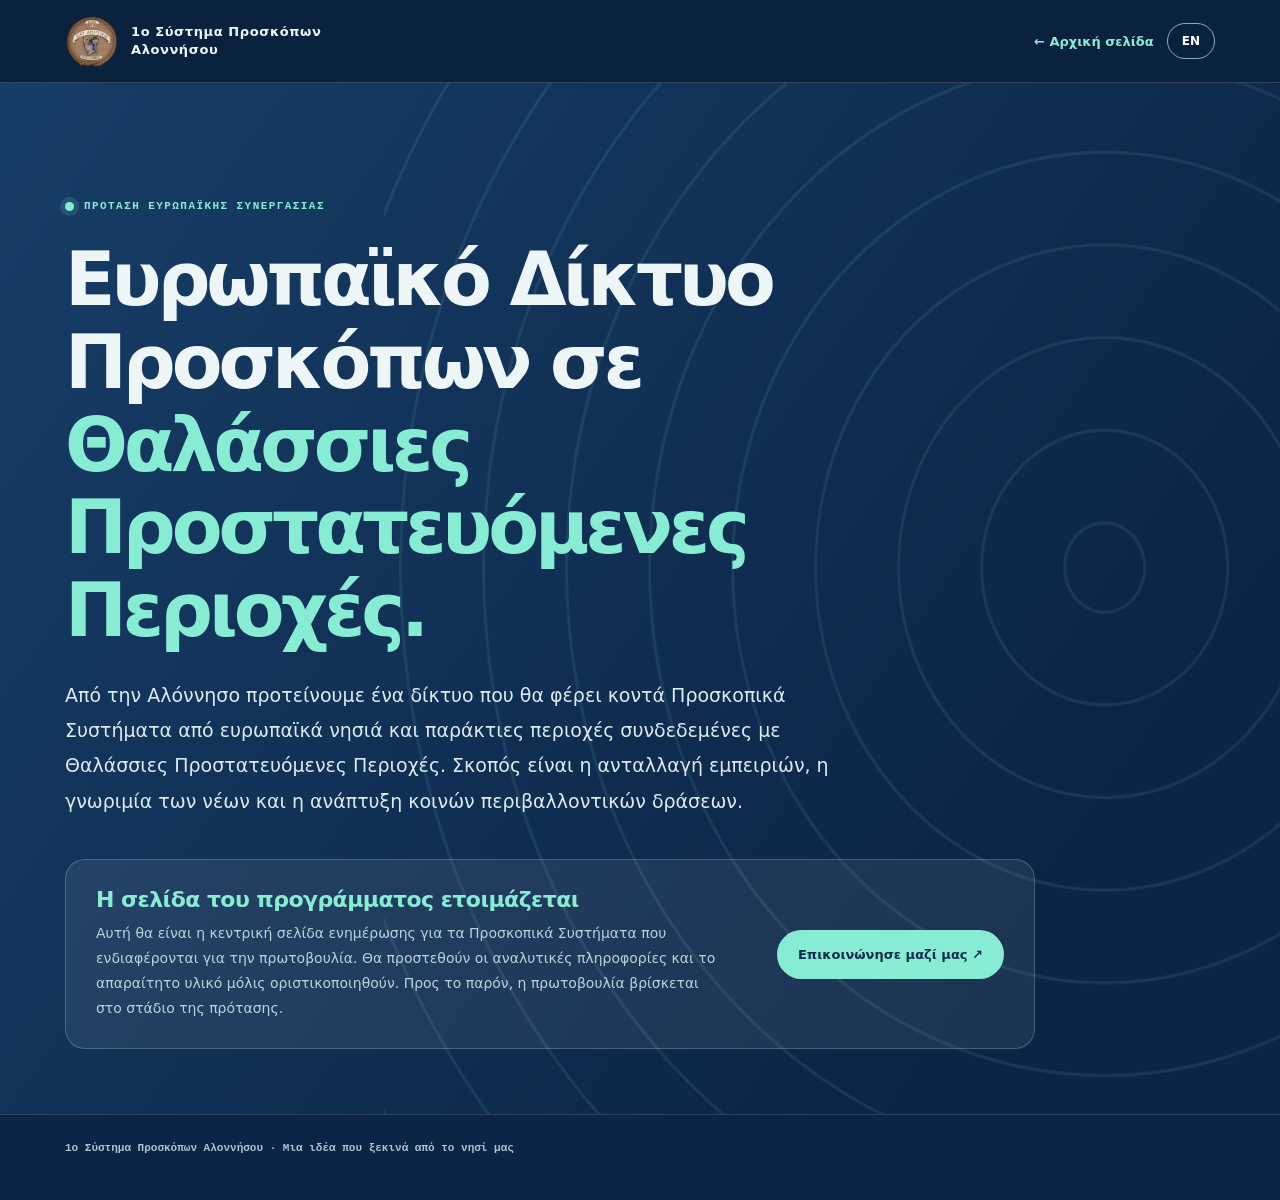
==== european-scout-network.html @ ad23b939 "Add files via upload" ====
<!doctype html>
<html lang="el">
<head>
  <meta charset="utf-8">
  <meta name="viewport" content="width=device-width, initial-scale=1">
  <meta name="theme-color" content="#0c2446">
  <meta name="description" content="Η πρόταση των Προσκόπων Αλοννήσου για ένα ευρωπαϊκό δίκτυο Προσκόπων σε Θαλάσσιες Προστατευόμενες Περιοχές.">
  <title>Ευρωπαϊκό Δίκτυο Προσκόπων · Πρόσκοποι Αλοννήσου</title>
  <link rel="icon" href="assets/seal.webp" type="image/webp">
  <style>
    :root {
      --navy:#0c2446;
      --navy-mid:#173e67;
      --mint:#88ebd3;
      --paper:#fbf7ed;
      --text:#edf5f7;
      --muted:#bbd2dc;
      --font:"Trebuchet MS","DejaVu Sans","Segoe UI",Arial,sans-serif;
      --mono:"Courier New","DejaVu Sans Mono",monospace;
    }
    * { box-sizing:border-box; }
    html { scroll-behavior:smooth; }
    body { margin:0; color:var(--text); background:var(--navy); font-family:var(--font); -webkit-font-smoothing:antialiased; }
    a { color:inherit; text-decoration:none; }
    button { font:inherit; }
    :focus-visible { outline:3px solid var(--mint); outline-offset:4px; }
    .container { width:min(1150px,calc(100% - 64px)); margin-inline:auto; }
    .header { position:relative; z-index:2; background:#0b223f; border-bottom:1px solid rgba(255,255,255,.15); }
    .header-inner { min-height:82px; display:flex; justify-content:space-between; align-items:center; gap:16px; }
    .brand { display:flex; align-items:center; gap:13px; font-size:13px; font-weight:900; letter-spacing:.045em; line-height:1.4; }
    .brand img { width:53px; height:53px; object-fit:contain; }
    .brand span { max-width:230px; }
    .header-actions { display:flex; align-items:center; gap:13px; }
    .lang-button { border:1px solid #87adc3; background:transparent; border-radius:999px; color:white; font-size:12px; font-weight:900; padding:10px 14px; cursor:pointer; }
    .lang-button:hover { background:rgba(255,255,255,.09); }
    .back-link { font-size:13px; font-weight:800; color:var(--mint); }
    .back-link:hover { text-decoration:underline; }
    .main { position:relative; overflow:hidden; isolation:isolate; min-height:calc(100vh - 82px); background:linear-gradient(125deg,#173e67 0%,#0c2446 80%); }
    .main:before { content:""; position:absolute; inset:-25% -18% -25% 30%; background:repeating-radial-gradient(ellipse at 64% 48%,transparent 0 38px,rgba(136,235,211,.09) 39px 41px,transparent 42px 83px); z-index:-1; pointer-events:none; }
    .hero { padding:clamp(74px,9vw,120px) 0 65px; max-width:970px; }
    .eyebrow { margin:0 0 22px; display:flex; gap:10px; align-items:center; color:var(--mint); font:900 11px/1.6 var(--mono); letter-spacing:.13em; }
    .eyebrow:before { content:""; width:9px; height:9px; flex:none; border-radius:50%; background:var(--mint); box-shadow:0 0 0 5px rgba(136,235,211,.14); }
    h1 { max-width:980px; font-size:clamp(40px,6vw,74px); line-height:1.12; letter-spacing:-.055em; margin:0; font-weight:900; }
    h1 em { color:var(--mint); font-style:normal; }
    .lead { max-width:770px; color:#dcebf0; margin:26px 0 0; font-size:clamp(16px,1.55vw,19px); line-height:1.85; }
    .notice { display:grid; grid-template-columns:1fr auto; align-items:center; gap:32px; margin-top:40px; padding:27px 30px; background:rgba(255,255,255,.075); border:1px solid rgba(190,238,228,.24); border-radius:20px; max-width:1000px; }
    .notice h2 { color:var(--mint); font-size:clamp(17px,2vw,22px); letter-spacing:-.025em; margin:0 0 9px; }
    .notice p { margin:0; color:var(--muted); font-size:14px; line-height:1.8; max-width:620px; }
    .button { display:inline-flex; align-items:center; justify-content:center; text-align:center; border-radius:999px; min-height:49px; padding:12px 21px; background:var(--mint); color:#102e4c; font-size:13px; font-weight:900; transition:transform .2s, background .2s; white-space:nowrap; }
    .button:hover { transform:translateY(-2px); background:#b3fce8; }
    .foot { border-top:1px solid rgba(255,255,255,.12); padding:25px 0 42px; color:#abc5d2; font:700 11px/1.6 var(--mono); }
    @media(max-width:720px) {
      .container { width:calc(100% - 36px); }
      .header-inner { min-height:73px; }
      .brand { gap:8px; font-size:10px; }
      .brand img { width:40px; height:40px; }
      .back-link { font-size:11px; }
      .header-actions { gap:9px; }
      .lang-button { padding:8px 11px; }
      .hero { padding:65px 0 50px; }
      h1 { font-size:clamp(36px,9vw,54px); }
      .notice { grid-template-columns:1fr; gap:20px; padding:23px; }
      .notice .button { white-space:normal; width:100%; }
    }
    @media(max-width:390px) { .brand span { max-width:123px; } }
    @media(prefers-reduced-motion:reduce) { html { scroll-behavior:auto; } .button { transition:none; } }
  </style>
</head>
<body>
  <header class="header">
    <div class="header-inner container">
      <a class="brand" href="index.html#top">
        <img src="assets/seal.webp" alt="" width="53" height="53">
        <span data-el="1ο Σύστημα Προσκόπων Αλοννήσου" data-en="1st Scout Group of Alonissos">1ο Σύστημα Προσκόπων Αλοννήσου</span>
      </a>
      <div class="header-actions">
        <a class="back-link" href="index.html#european-network" data-el="← Αρχική σελίδα" data-en="← Back to homepage">← Αρχική σελίδα</a>
        <button class="lang-button" id="language-toggle" type="button" aria-label="Switch to English">EN</button>
      </div>
    </div>
  </header>
  <main class="main">
    <div class="container">
      <section class="hero" aria-labelledby="page-title">
        <p class="eyebrow" data-el="ΠΡΟΤΑΣΗ ΕΥΡΩΠΑΪΚΗΣ ΣΥΝΕΡΓΑΣΙΑΣ" data-en="PROPOSED EUROPEAN COLLABORATION">ΠΡΟΤΑΣΗ ΕΥΡΩΠΑΪΚΗΣ ΣΥΝΕΡΓΑΣΙΑΣ</p>
        <h1 id="page-title" data-el="Ευρωπαϊκό Δίκτυο Προσκόπων σε &lt;em&gt;Θαλάσσιες Προστατευόμενες Περιοχές.&lt;/em&gt;" data-en="A European Scout Network in &lt;em&gt;Marine Protected Areas.&lt;/em&gt;">Ευρωπαϊκό Δίκτυο Προσκόπων σε <em>Θαλάσσιες Προστατευόμενες Περιοχές.</em></h1>
        <p class="lead" data-el="Από την Αλόννησο προτείνουμε ένα δίκτυο που θα φέρει κοντά Προσκοπικά Συστήματα από ευρωπαϊκά νησιά και παράκτιες περιοχές συνδεδεμένες με Θαλάσσιες Προστατευόμενες Περιοχές. Σκοπός είναι η ανταλλαγή εμπειριών, η γνωριμία των νέων και η ανάπτυξη κοινών περιβαλλοντικών δράσεων." data-en="From Alonissos, we are proposing a network to connect Scout groups in European islands and coastal communities associated with Marine Protected Areas. The idea is to share experiences, connect young people and develop joint environmental activities.">Από την Αλόννησο προτείνουμε ένα δίκτυο που θα φέρει κοντά Προσκοπικά Συστήματα από ευρωπαϊκά νησιά και παράκτιες περιοχές συνδεδεμένες με Θαλάσσιες Προστατευόμενες Περιοχές. Σκοπός είναι η ανταλλαγή εμπειριών, η γνωριμία των νέων και η ανάπτυξη κοινών περιβαλλοντικών δράσεων.</p>
        <div class="notice">
          <div>
            <h2 data-el="Η σελίδα του προγράμματος ετοιμάζεται" data-en="This project hub is being prepared">Η σελίδα του προγράμματος ετοιμάζεται</h2>
            <p data-el="Αυτή θα είναι η κεντρική σελίδα ενημέρωσης για τα Προσκοπικά Συστήματα που ενδιαφέρονται για την πρωτοβουλία. Θα προστεθούν οι αναλυτικές πληροφορίες και το απαραίτητο υλικό μόλις οριστικοποιηθούν. Προς το παρόν, η πρωτοβουλία βρίσκεται στο στάδιο της πρότασης." data-en="This will be the central information page for Scout groups interested in the initiative. Full details and resources will be added once they are finalized. For now, this is a proposed network, not an established programme.">Αυτή θα είναι η κεντρική σελίδα ενημέρωσης για τα Προσκοπικά Συστήματα που ενδιαφέρονται για την πρωτοβουλία. Θα προστεθούν οι αναλυτικές πληροφορίες και το απαραίτητο υλικό μόλις οριστικοποιηθούν. Προς το παρόν, η πρωτοβουλία βρίσκεται στο στάδιο της πρότασης.</p>
          </div>
          <a class="button" href="contact.html" data-el="Επικοινώνησε μαζί μας ↗" data-en="Get in touch ↗">Επικοινώνησε μαζί μας ↗</a>
        </div>
      </section>
    </div>
  </main>
  <footer class="foot"><div class="container" data-el="1ο Σύστημα Προσκόπων Αλοννήσου · Μια ιδέα που ξεκινά από το νησί μας" data-en="1st Scout Group of Alonissos · An initiative starting from our island">1ο Σύστημα Προσκόπων Αλοννήσου · Μια ιδέα που ξεκινά από το νησί μας</div></footer>
  <script>
  (() => {
    const btn = document.getElementById('language-toggle');
    const nodes = Array.from(document.querySelectorAll('[data-el][data-en]'));
    let language = 'el';
    try { if (localStorage.getItem('alonissos-site-language') === 'en') language = 'en'; } catch (_) {}
    const setLanguage = lang => {
      language = lang === 'en' ? 'en' : 'el';
      document.documentElement.lang = language;
      nodes.forEach(node => node.innerHTML = node.dataset[language]);
      btn.textContent = language === 'el' ? 'EN' : 'EL';
      btn.setAttribute('aria-label',language === 'el' ? 'Switch to English' : 'Αλλαγή στα Ελληνικά');
      document.title = language === 'el' ? 'Ευρωπαϊκό Δίκτυο Προσκόπων · Πρόσκοποι Αλοννήσου' : 'European Marine Scout Network · Alonissos Scouts';
      try { localStorage.setItem('alonissos-site-language',language); } catch (_) {}
    };
    setLanguage(language);
    btn.addEventListener('click',() => setLanguage(language === 'el' ? 'en' : 'el'));
  })();
  </script>
</body>
</html>
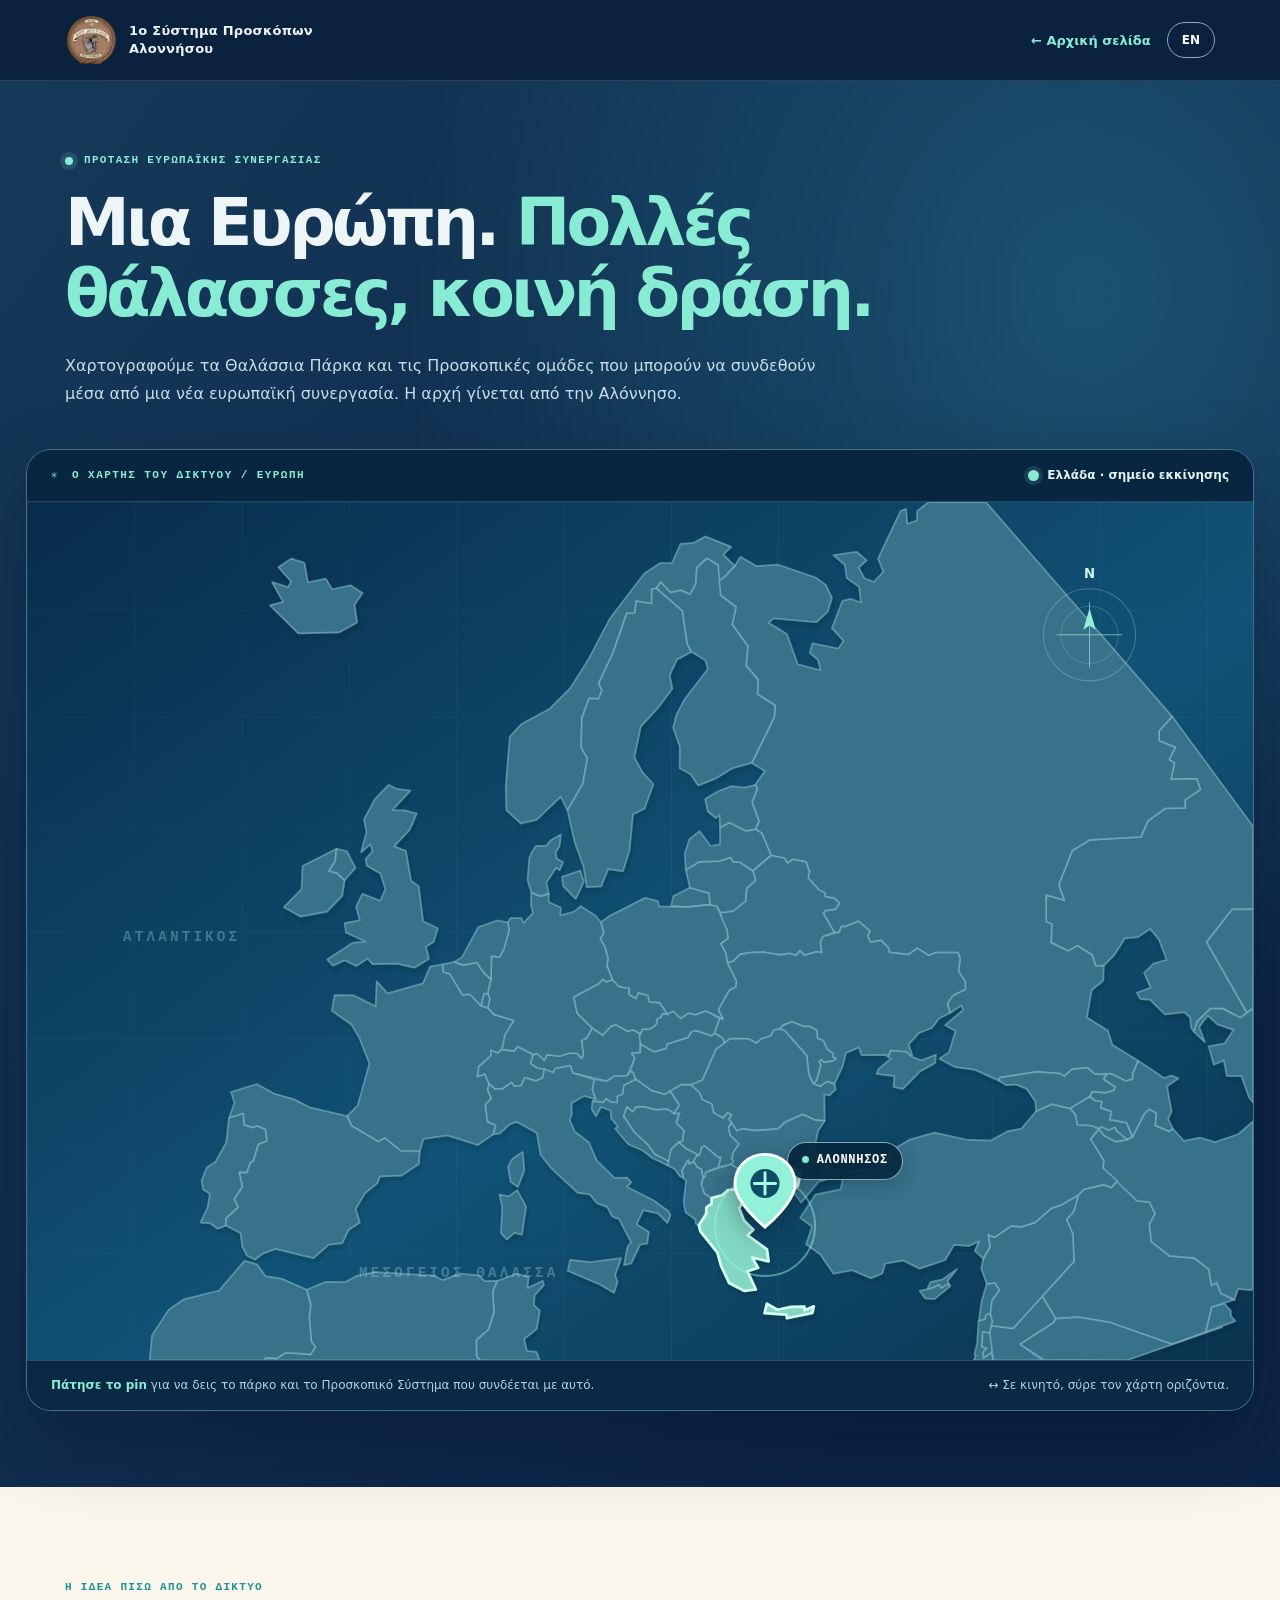
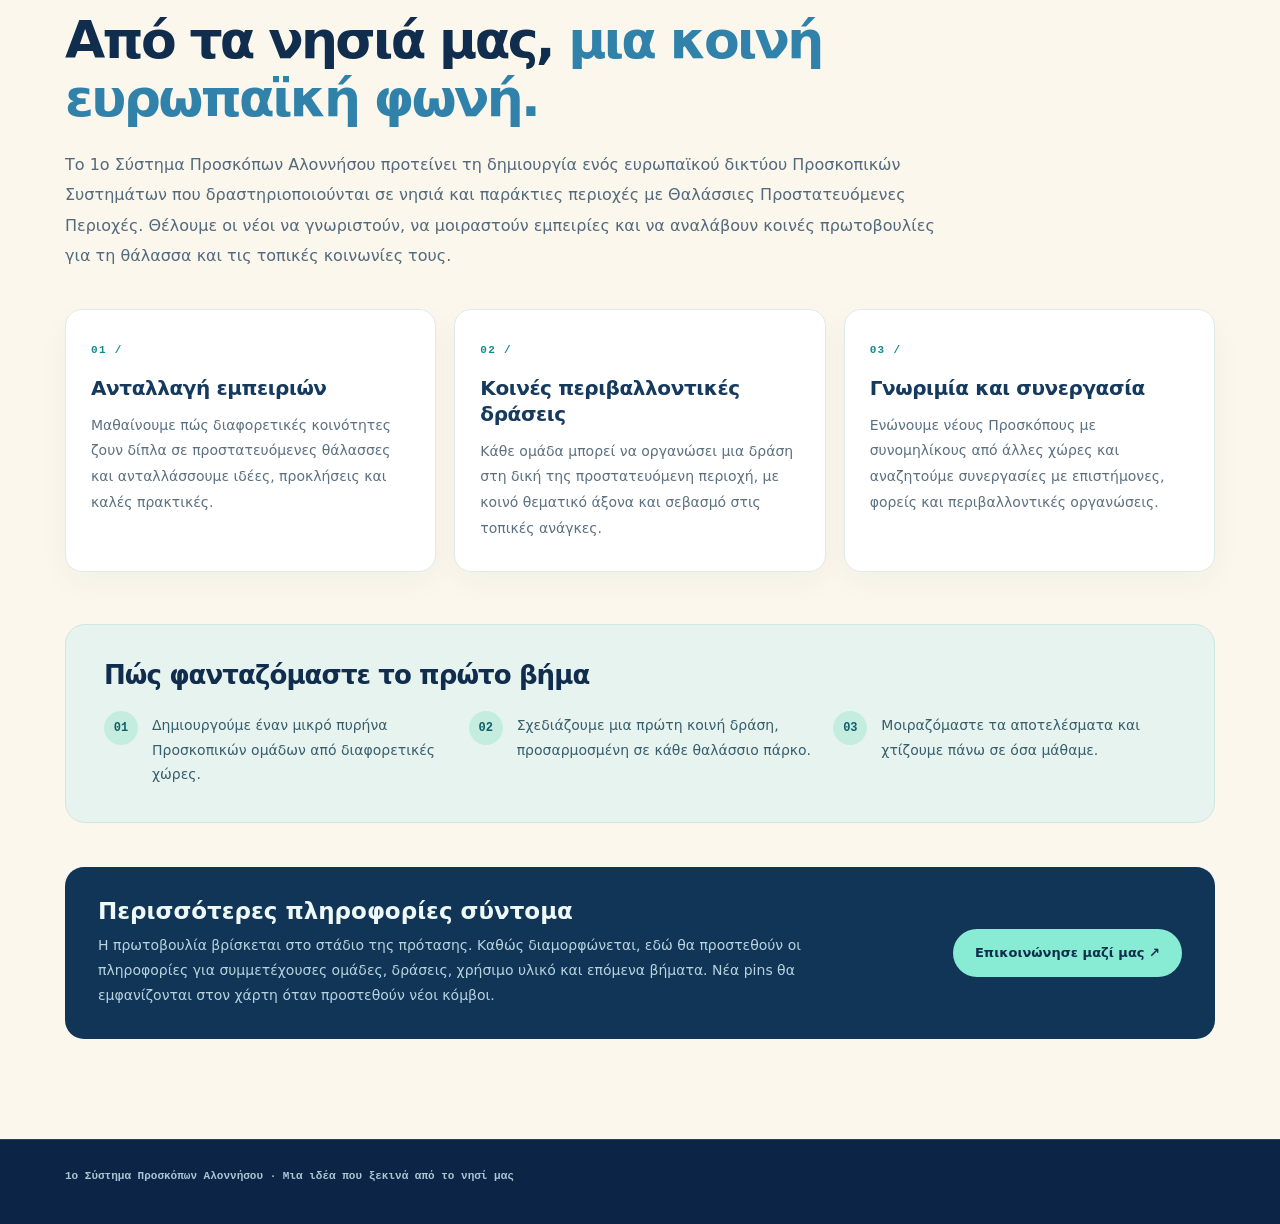
==== commit d29df946: "Add files via upload" ====
--- a/european-scout-network.html
+++ b/european-scout-network.html
@@ -4,73 +4,148 @@
   <meta charset="utf-8">
   <meta name="viewport" content="width=device-width, initial-scale=1">
   <meta name="theme-color" content="#0c2446">
-  <meta name="description" content="Η πρόταση των Προσκόπων Αλοννήσου για ένα ευρωπαϊκό δίκτυο Προσκόπων σε Θαλάσσιες Προστατευόμενες Περιοχές.">
+  <meta name="description" content="Το Ευρωπαϊκό Δίκτυο Προσκόπων σε Θαλάσσιες Προστατευόμενες Περιοχές: ο χάρτης, οι προσκοπικοί κόμβοι και η ιδέα της συνεργασίας.">
   <title>Ευρωπαϊκό Δίκτυο Προσκόπων · Πρόσκοποι Αλοννήσου</title>
   <link rel="icon" href="assets/seal.webp" type="image/webp">
   <style>
     :root {
+      --deep:#0b223f;
       --navy:#0c2446;
-      --navy-mid:#173e67;
+      --mid:#173e67;
       --mint:#88ebd3;
-      --paper:#fbf7ed;
-      --text:#edf5f7;
-      --muted:#bbd2dc;
+      --cream:#fbf7ed;
+      --ink:#102d4d;
+      --muted:#bcd4dd;
       --font:"Trebuchet MS","DejaVu Sans","Segoe UI",Arial,sans-serif;
       --mono:"Courier New","DejaVu Sans Mono",monospace;
     }
     * { box-sizing:border-box; }
     html { scroll-behavior:smooth; }
-    body { margin:0; color:var(--text); background:var(--navy); font-family:var(--font); -webkit-font-smoothing:antialiased; }
+    body { margin:0; color:#edf5f7; background:var(--navy); font-family:var(--font); -webkit-font-smoothing:antialiased; }
     a { color:inherit; text-decoration:none; }
     button { font:inherit; }
     :focus-visible { outline:3px solid var(--mint); outline-offset:4px; }
-    .container { width:min(1150px,calc(100% - 64px)); margin-inline:auto; }
-    .header { position:relative; z-index:2; background:#0b223f; border-bottom:1px solid rgba(255,255,255,.15); }
-    .header-inner { min-height:82px; display:flex; justify-content:space-between; align-items:center; gap:16px; }
-    .brand { display:flex; align-items:center; gap:13px; font-size:13px; font-weight:900; letter-spacing:.045em; line-height:1.4; }
-    .brand img { width:53px; height:53px; object-fit:contain; }
-    .brand span { max-width:230px; }
-    .header-actions { display:flex; align-items:center; gap:13px; }
+    .container { width:min(1150px,calc(100% - 60px)); margin-inline:auto; }
+    .wide-container { width:min(1300px,calc(100% - 52px)); margin-inline:auto; }
+    .header { background:#0b223f; border-bottom:1px solid rgba(255,255,255,.14); position:relative; z-index:3; }
+    .header-inner { min-height:80px; display:flex; justify-content:space-between; align-items:center; gap:16px; }
+    .brand { display:flex; align-items:center; gap:12px; font-size:13px; font-weight:900; letter-spacing:.02em; line-height:1.4; }
+    .brand img { width:52px; height:52px; object-fit:contain; }
+    .brand span { max-width:225px; }
+    .header-actions { display:flex; align-items:center; gap:16px; }
     .lang-button { border:1px solid #87adc3; background:transparent; border-radius:999px; color:white; font-size:12px; font-weight:900; padding:10px 14px; cursor:pointer; }
     .lang-button:hover { background:rgba(255,255,255,.09); }
     .back-link { font-size:13px; font-weight:800; color:var(--mint); }
     .back-link:hover { text-decoration:underline; }
-    .main { position:relative; overflow:hidden; isolation:isolate; min-height:calc(100vh - 82px); background:linear-gradient(125deg,#173e67 0%,#0c2446 80%); }
-    .main:before { content:""; position:absolute; inset:-25% -18% -25% 30%; background:repeating-radial-gradient(ellipse at 64% 48%,transparent 0 38px,rgba(136,235,211,.09) 39px 41px,transparent 42px 83px); z-index:-1; pointer-events:none; }
-    .hero { padding:clamp(74px,9vw,120px) 0 65px; max-width:970px; }
-    .eyebrow { margin:0 0 22px; display:flex; gap:10px; align-items:center; color:var(--mint); font:900 11px/1.6 var(--mono); letter-spacing:.13em; }
-    .eyebrow:before { content:""; width:9px; height:9px; flex:none; border-radius:50%; background:var(--mint); box-shadow:0 0 0 5px rgba(136,235,211,.14); }
-    h1 { max-width:980px; font-size:clamp(40px,6vw,74px); line-height:1.12; letter-spacing:-.055em; margin:0; font-weight:900; }
+    .dark-top { background:radial-gradient(ellipse at 85% 15%,#1b5270 0%,transparent 45%),linear-gradient(125deg,#153959 0%,#0c2446 80%); padding-bottom:76px; }
+    .hero { padding:71px 0 40px; }
+    .eyebrow { margin:0 0 17px; display:flex; gap:11px; align-items:center; color:var(--mint); font:900 11px/1.6 var(--mono); letter-spacing:.12em; }
+    .eyebrow:before { content:""; width:8px; height:8px; flex:none; border-radius:50%; background:var(--mint); box-shadow:0 0 0 5px rgba(136,235,211,.14); }
+    h1 { max-width:900px; font-size:clamp(38px,5.5vw,65px); line-height:1.1; letter-spacing:-.055em; margin:0; font-weight:900; }
     h1 em { color:var(--mint); font-style:normal; }
-    .lead { max-width:770px; color:#dcebf0; margin:26px 0 0; font-size:clamp(16px,1.55vw,19px); line-height:1.85; }
-    .notice { display:grid; grid-template-columns:1fr auto; align-items:center; gap:32px; margin-top:40px; padding:27px 30px; background:rgba(255,255,255,.075); border:1px solid rgba(190,238,228,.24); border-radius:20px; max-width:1000px; }
-    .notice h2 { color:var(--mint); font-size:clamp(17px,2vw,22px); letter-spacing:-.025em; margin:0 0 9px; }
-    .notice p { margin:0; color:var(--muted); font-size:14px; line-height:1.8; max-width:620px; }
-    .button { display:inline-flex; align-items:center; justify-content:center; text-align:center; border-radius:999px; min-height:49px; padding:12px 21px; background:var(--mint); color:#102e4c; font-size:13px; font-weight:900; transition:transform .2s, background .2s; white-space:nowrap; }
+    .hero-lead { font-size:16px; line-height:1.8; color:#c7dce5; max-width:790px; margin:22px 0 0; }
+    .map-outer { position:relative; border:1px solid rgba(190,242,232,.32); border-radius:25px; background:#0d3454; box-shadow:0 35px 80px rgba(0,12,30,.28); overflow:hidden; }
+    .map-toolbar { display:flex; justify-content:space-between; align-items:center; flex-wrap:wrap; gap:14px; padding:17px 24px; background:#092641; border-bottom:1px solid rgba(192,243,232,.17); }
+    .map-toolbar-label { display:flex; align-items:center; gap:13px; font:900 11px/1.5 var(--mono); letter-spacing:.13em; color:#e0f6f4; }
+    .map-toolbar-label span { color:var(--mint); }
+    .map-legend { display:flex; align-items:center; gap:8px; font-size:12px; color:#e0f2f1; font-weight:800; }
+    .map-legend-dot { width:11px; height:11px; border-radius:50%; background:var(--mint); box-shadow:0 0 0 4px rgba(136,235,211,.13); }
+    .map-scroll { overflow-x:auto; overflow-y:hidden; scroll-behavior:smooth; scrollbar-color:#5aa6ae #092b46; }
+    .map-stage { position:relative; aspect-ratio:1200/840; min-width:780px; background:#0d4361; isolation:isolate; }
+    .europe-svg { display:block; width:100%; height:100%; }
+    .map-country { fill:#39718a; stroke:#86bdcb; stroke-opacity:.55; stroke-width:1.75; vector-effect:non-scaling-stroke; stroke-linejoin:round; fill-rule:evenodd; }
+    .map-country-active { fill:#82d8c3; stroke:#d7fff1; stroke-opacity:1; stroke-width:2.7; }
+    .sea-text { font:800 14px var(--mono); letter-spacing:.22em; fill:#a4d2da; opacity:.36; }
+    .map-pin-layer { position:absolute; inset:0; pointer-events:none; }
+    .map-pin { position:absolute; z-index:4; width:66px; height:79px; transform:translate(-50%,-94%); background:none; padding:0; border:0; cursor:pointer; pointer-events:auto; filter:drop-shadow(0 10px 13px rgba(0,21,35,.4)); }
+    .map-pin svg { width:100%; height:100%; overflow:visible; transition:transform .2s ease; }
+    .map-pin:hover svg, .map-pin[aria-expanded="true"] svg { transform:translateY(-5px) scale(1.07); }
+    .map-pin:focus-visible { border-radius:15px; outline-offset:6px; }
+    .map-pin-ring { position:absolute; width:102px; height:102px; border:2px solid rgba(148,250,222,.78); border-radius:50%; left:50%; top:calc(100% - 4px); transform:translate(-50%,-50%); opacity:.6; pointer-events:none; animation:pulse 2.7s ease-out infinite; }
+    .map-pin-label { position:absolute; z-index:3; transform:translate(22px,-84px); padding:10px 14px; border:1px solid rgba(209,255,245,.62); background:rgba(7,40,63,.93); border-radius:999px; color:#fff; font:900 12px/1.3 var(--mono); letter-spacing:.06em; white-space:nowrap; box-shadow:0 5px 18px rgba(1,13,30,.2); pointer-events:none; }
+    .map-pin-label:before { content:""; display:inline-block; width:7px; height:7px; margin-right:8px; border-radius:50%; background:var(--mint); }
+    .map-popup { position:absolute; z-index:8; width:358px; left:clamp(12px,calc(var(--pin-x,60.2%) - 385px),calc(100% - 374px)); top:clamp(12px,calc(var(--pin-y,84.44%) - 397px),calc(100% - 430px)); border-radius:20px; border:1px solid #b4eadf; background:#fffdf7; box-shadow:0 20px 65px rgba(0,15,29,.4); color:var(--ink); padding:26px; pointer-events:auto; }
+    .map-popup[hidden] { display:none; }
+    .popup-top { display:flex; align-items:flex-start; justify-content:space-between; gap:8px; margin-bottom:12px; }
+    .popup-eyebrow { margin:0; font:900 10px/1.7 var(--mono); letter-spacing:.08em; color:#197c7d; }
+    .popup-close { border:1px solid #cbdcda; background:#edf7f4; border-radius:50%; width:33px; height:33px; line-height:1; flex:none; color:var(--ink); cursor:pointer; font-weight:900; font-size:20px; }
+    .popup-close:hover { background:#d0f4e7; }
+    .popup-title { font-size:21px; line-height:1.25; letter-spacing:-.045em; margin:0 0 11px; color:#102d4d; }
+    .popup-description { margin:0 0 18px; line-height:1.7; font-size:12px; color:#47677a; }
+    .popup-group { background:#e8f8f2; border-left:3px solid #2eafa2; padding:12px 13px; }
+    .popup-group-label { display:block; font:900 10px/1.5 var(--mono); color:#40717e; letter-spacing:.04em; margin-bottom:5px; }
+    .popup-group-name { display:block; font-weight:900; color:var(--ink); line-height:1.4; font-size:14px; }
+    .popup-foot { margin:14px 0 0; color:#497481; font-size:11px; font-weight:700; line-height:1.5; }
+    .map-caption { display:flex; justify-content:space-between; align-items:center; gap:12px; flex-wrap:wrap; background:#0a2945; border-top:1px solid rgba(210,252,244,.18); color:#b1d2dc; padding:15px 24px; font-size:12px; line-height:1.6; }
+    .map-caption strong { color:var(--mint); }
+    .below { padding:92px 0 100px; background:var(--cream); color:var(--ink); }
+    .section-eyebrow { margin:0 0 15px; color:#1e928f; font:900 11px/1.5 var(--mono); letter-spacing:.12em; }
+    .section-heading { margin:0; font-size:clamp(32px,4.5vw,52px); line-height:1.12; letter-spacing:-.052em; max-width:850px; }
+    .section-heading em { font-style:normal; color:#3182aa; }
+    .intro-text { color:#53697d; max-width:880px; font-size:16px; line-height:1.9; margin:23px 0 0; }
+    .info-grid { display:grid; grid-template-columns:repeat(3,minmax(0,1fr)); gap:18px; margin-top:37px; }
+    .info-card { padding:28px 25px 29px; background:#fff; border:1px solid #dfebe8; border-radius:17px; box-shadow:0 10px 30px rgba(8,42,55,.04); }
+    .info-num { font:900 11px var(--mono); color:#138c8e; letter-spacing:.12em; }
+    .info-card h3 { font-size:20px; color:#163a5e; margin:18px 0 12px; line-height:1.3; letter-spacing:-.02em; }
+    .info-card p { font-size:14px; color:#5b7080; line-height:1.85; margin:0; }
+    .steps { margin-top:52px; padding:35px 38px; background:#e7f3ef; border-radius:20px; border:1px solid #cfe7df; }
+    .steps h3 { font-size:26px; margin:0 0 21px; letter-spacing:-.035em; }
+    .step-list { display:grid; grid-template-columns:repeat(3,minmax(0,1fr)); gap:22px; }
+    .step { display:flex; gap:14px; align-items:flex-start; }
+    .step strong { display:inline-grid; place-items:center; width:34px; height:34px; flex:none; border-radius:50%; background:#c5eddf; color:#115e6b; font:900 12px var(--mono); }
+    .step p { margin:2px 0 0; color:#375e6b; font-size:14px; line-height:1.75; }
+    .notice { display:grid; grid-template-columns:1fr auto; align-items:center; gap:27px; margin-top:44px; padding:31px 33px; background:#113557; border-radius:19px; color:#eef8f6; }
+    .notice h3 { font-size:23px; margin:0 0 9px; }
+    .notice p { margin:0; color:#b9d3de; line-height:1.8; font-size:14px; max-width:730px; }
+    .button { display:inline-flex; align-items:center; justify-content:center; text-align:center; min-height:48px; border-radius:999px; background:var(--mint); color:#102e4c; padding:13px 22px; font-size:13px; font-weight:900; white-space:nowrap; transition:transform .2s,background .2s; }
     .button:hover { transform:translateY(-2px); background:#b3fce8; }
-    .foot { border-top:1px solid rgba(255,255,255,.12); padding:25px 0 42px; color:#abc5d2; font:700 11px/1.6 var(--mono); }
+    .foot { border-top:1px solid rgba(255,255,255,.13); padding:27px 0 38px; color:#abc5d2; font:700 11px/1.7 var(--mono); }
+    @keyframes pulse { 0% { transform:translate(-50%,-50%) scale(.65); opacity:.65; } 80%,100% { transform:translate(-50%,-50%) scale(1.65); opacity:0; } }
+    @media(max-width:900px) {
+      .info-grid { grid-template-columns:repeat(2,minmax(0,1fr)); }
+      .steps { padding:28px; }
+      .step-list { gap:15px; }
+    }
     @media(max-width:720px) {
-      .container { width:calc(100% - 36px); }
+      .container { width:calc(100% - 34px); }
+      .wide-container { width:calc(100% - 22px); }
       .header-inner { min-height:73px; }
-      .brand { gap:8px; font-size:10px; }
+      .brand { gap:7px; font-size:10px; }
       .brand img { width:40px; height:40px; }
+      .brand span { max-width:140px; }
+      .header-actions { gap:9px; }
       .back-link { font-size:11px; }
-      .header-actions { gap:9px; }
       .lang-button { padding:8px 11px; }
-      .hero { padding:65px 0 50px; }
-      h1 { font-size:clamp(36px,9vw,54px); }
-      .notice { grid-template-columns:1fr; gap:20px; padding:23px; }
+      .dark-top { padding-bottom:42px; }
+      .hero { padding:49px 0 32px; }
+      h1 { font-size:clamp(34px,8.8vw,51px); }
+      .hero-lead { font-size:14px; line-height:1.8; }
+      .map-outer { border-radius:16px; }
+      .map-toolbar { padding:15px 16px; }
+      .map-toolbar-label { font-size:10px; }
+      .map-legend { font-size:11px; }
+      .map-stage { min-width:800px; }
+      .map-popup { width:315px; padding:19px 20px; left:clamp(12px,calc(var(--pin-x,60.2%) - 215px),calc(100% - 331px)); top:clamp(12px,calc(var(--pin-y,84.44%) - 395px),calc(100% - 450px)); }
+      .popup-title { font-size:19px; }
+      .map-caption { padding:15px 16px; font-size:11px; }
+      .below { padding:63px 0 65px; }
+      .intro-text { font-size:14px; }
+      .info-grid { grid-template-columns:1fr; gap:12px; margin-top:27px; }
+      .info-card { padding:23px; }
+      .steps { margin-top:30px; padding:24px 21px; }
+      .step-list { grid-template-columns:1fr; gap:15px; }
+      .notice { grid-template-columns:1fr; padding:26px 24px; gap:21px; }
       .notice .button { white-space:normal; width:100%; }
     }
-    @media(max-width:390px) { .brand span { max-width:123px; } }
-    @media(prefers-reduced-motion:reduce) { html { scroll-behavior:auto; } .button { transition:none; } }
+    @media(max-width:390px) { .brand span { max-width:115px; } .map-toolbar { gap:8px; } }
+    @media(prefers-reduced-motion:reduce) { html,.map-scroll { scroll-behavior:auto; } .button,.map-pin svg { transition:none; } .map-pin-ring { animation:none; } }
   </style>
 </head>
 <body>
   <header class="header">
     <div class="header-inner container">
       <a class="brand" href="index.html#top">
-        <img src="assets/seal.webp" alt="" width="53" height="53">
+        <img src="assets/seal.webp" width="52" height="52" alt="">
         <span data-el="1ο Σύστημα Προσκόπων Αλοννήσου" data-en="1st Scout Group of Alonissos">1ο Σύστημα Προσκόπων Αλοννήσου</span>
       </a>
       <div class="header-actions">
@@ -79,40 +154,321 @@
       </div>
     </div>
   </header>
-  <main class="main">
-    <div class="container">
-      <section class="hero" aria-labelledby="page-title">
+  <main>
+    <div class="dark-top">
+      <section class="hero container" aria-labelledby="page-title">
         <p class="eyebrow" data-el="ΠΡΟΤΑΣΗ ΕΥΡΩΠΑΪΚΗΣ ΣΥΝΕΡΓΑΣΙΑΣ" data-en="PROPOSED EUROPEAN COLLABORATION">ΠΡΟΤΑΣΗ ΕΥΡΩΠΑΪΚΗΣ ΣΥΝΕΡΓΑΣΙΑΣ</p>
-        <h1 id="page-title" data-el="Ευρωπαϊκό Δίκτυο Προσκόπων σε &lt;em&gt;Θαλάσσιες Προστατευόμενες Περιοχές.&lt;/em&gt;" data-en="A European Scout Network in &lt;em&gt;Marine Protected Areas.&lt;/em&gt;">Ευρωπαϊκό Δίκτυο Προσκόπων σε <em>Θαλάσσιες Προστατευόμενες Περιοχές.</em></h1>
-        <p class="lead" data-el="Από την Αλόννησο προτείνουμε ένα δίκτυο που θα φέρει κοντά Προσκοπικά Συστήματα από ευρωπαϊκά νησιά και παράκτιες περιοχές συνδεδεμένες με Θαλάσσιες Προστατευόμενες Περιοχές. Σκοπός είναι η ανταλλαγή εμπειριών, η γνωριμία των νέων και η ανάπτυξη κοινών περιβαλλοντικών δράσεων." data-en="From Alonissos, we are proposing a network to connect Scout groups in European islands and coastal communities associated with Marine Protected Areas. The idea is to share experiences, connect young people and develop joint environmental activities.">Από την Αλόννησο προτείνουμε ένα δίκτυο που θα φέρει κοντά Προσκοπικά Συστήματα από ευρωπαϊκά νησιά και παράκτιες περιοχές συνδεδεμένες με Θαλάσσιες Προστατευόμενες Περιοχές. Σκοπός είναι η ανταλλαγή εμπειριών, η γνωριμία των νέων και η ανάπτυξη κοινών περιβαλλοντικών δράσεων.</p>
+        <h1 id="page-title" data-el="Μια Ευρώπη. &lt;em&gt;Πολλές θάλασσες, κοινή δράση.&lt;/em&gt;" data-en="One Europe. &lt;em&gt;Many seas, shared action.&lt;/em&gt;">Μια Ευρώπη. <em>Πολλές θάλασσες, κοινή δράση.</em></h1>
+        <p class="hero-lead" data-el="Χαρτογραφούμε τα Θαλάσσια Πάρκα και τις Προσκοπικές ομάδες που μπορούν να συνδεθούν μέσα από μια νέα ευρωπαϊκή συνεργασία. Η αρχή γίνεται από την Αλόννησο." data-en="Mapping Marine Protected Areas and the Scout groups that could connect through a new European collaboration. Our starting point is Alonissos.">Χαρτογραφούμε τα Θαλάσσια Πάρκα και τις Προσκοπικές ομάδες που μπορούν να συνδεθούν μέσα από μια νέα ευρωπαϊκή συνεργασία. Η αρχή γίνεται από την Αλόννησο.</p>
+      </section>
+      <section class="wide-container" aria-labelledby="map-heading">
+        <div class="map-outer">
+          <div class="map-toolbar">
+            <div class="map-toolbar-label" id="map-heading"><span>✳</span> <span data-el="Ο ΧΑΡΤΗΣ ΤΟΥ ΔΙΚΤΥΟΥ / ΕΥΡΩΠΗ" data-en="NETWORK MAP / EUROPE">Ο ΧΑΡΤΗΣ ΤΟΥ ΔΙΚΤΥΟΥ / ΕΥΡΩΠΗ</span></div>
+            <div class="map-legend"><span class="map-legend-dot" aria-hidden="true"></span><span data-el="Ελλάδα · σημείο εκκίνησης" data-en="Greece · starting point">Ελλάδα · σημείο εκκίνησης</span></div>
+          </div>
+          <div class="map-scroll" id="europe-map-scroll" tabindex="0" aria-label="Διαδραστικός χάρτης Ευρώπης με οριζόντια κύλιση σε μικρές οθόνες">
+            <div class="map-stage" id="map-stage">
+              <svg class="europe-svg" viewBox="0 0 1200 840" role="img" aria-labelledby="europe-map-title europe-map-desc" xmlns="http://www.w3.org/2000/svg">
+  <title id="europe-map-title">Map of European countries, with the initiative's starting point in Alonissos, Greece</title>
+  <desc id="europe-map-desc">Greece is highlighted. The clickable marker for the Alonissos Northern Sporades National Marine Park displays its details and the local Scout Group.</desc>
+  <defs>
+    <linearGradient id="sea" x1="0" y1="0" x2="1" y2="1">
+      <stop offset="0" stop-color="#092c4b"/>
+      <stop offset=".56" stop-color="#105376"/>
+      <stop offset="1" stop-color="#0a334f"/>
+    </linearGradient>
+    <pattern id="latitude-grid" width="105" height="105" patternUnits="userSpaceOnUse">
+      <path d="M 105 0 L 0 0 0 105" fill="none" stroke="#bceae4" stroke-opacity=".075" stroke-width="1"/>
+    </pattern>
+    <filter id="land-shadow" x="-10%" y="-10%" width="125%" height="125%">
+      <feDropShadow dx="1" dy="3" stdDeviation="2" flood-color="#001323" flood-opacity=".26"/>
+    </filter>
+  </defs>
+  <rect width="1200" height="840" fill="url(#sea)"/>
+  <rect width="1200" height="840" fill="url(#latitude-grid)"/>
+  <g class="country-shapes" filter="url(#land-shadow)">
+  <path class="map-country" data-country="KAZ" aria-label="Kazakhstan" d="M1200,398.5 L1179.7,398.7 L1154.7,430.8 L1194,499.7 L1187.6,504.9 L1170.3,495.9 L1158.5,496 L1145.2,508.9 L1142.4,518.7 L1139.3,514.4 L1138.6,504.6 L1132.7,499.3 L1113.8,501.5 L1099.4,487.4 L1089.7,486.4 L1086.2,480.4 L1099.9,475.3 L1093.4,460.9 L1102.8,451.7 L1115.5,448.1 L1107.9,428.2 L1099.4,417.8 L1087.4,425.9 L1074.4,427.2 L1064,443.6 L1053.9,453.8 L1045.9,454 L1042.5,443.3 L1028.3,434.4 L1019.1,439.5 L1002.4,431.3 L1003,413 L997.6,410.8 L997.4,384.6 L1015.2,389.7 L1009.8,374.8 L1023.1,341.1 L1040.5,330.6 L1090.3,327.8 L1097.1,312.3 L1113.9,300 L1133.8,299.5 L1133.2,291.8 L1148.4,281.4 L1145,271 L1119.7,271.6 L1123.2,255.6 L1117.9,252.2 L1124,240.2 L1108,233.8 L1108,224.3 L1120.8,209.8 L1200,317.3 L1200,398.5 Z"/>
+  <path class="map-country" data-country="UZB" aria-label="Uzbekistan" d="M1179.7,398.7 L1200,398.5 L1200,495.7 L1194,499.7 L1154.7,430.8 L1179.7,398.7 Z"/>
+  <path class="map-country" data-country="RUS" aria-label="Russia" d="M1042,477.9 L1037.5,504.5 L1057.9,517.3 L1062.3,531.2 L1087.6,546.9 L1082.6,559 L1082.2,565.1 L1075.3,566.8 L1060.5,559.4 L1045.3,560 L1037.7,553.8 L1022.7,555.4 L1015.2,562.2 L1011.3,559.5 L988.2,557.7 L952.5,563.4 L951.5,566.4 L927.6,555.6 L908.9,553.2 L893,545 L902.4,538.5 L908.9,517.7 L898.7,512.1 L916.4,497.1 L914.5,492.8 L903.4,500.2 L900.9,491 L906.1,483 L918.6,477 L918.4,469.5 L911.7,459.4 L913.3,446.9 L911.1,441 L889.9,441 L882.4,443.8 L871.5,436.8 L862.5,443.1 L844,440.8 L843.2,436.7 L836.1,429.1 L825.6,430.9 L822.9,424.8 L824.9,419.8 L813.7,410.3 L801.2,415.6 L797.1,415.5 L795.1,421 L790.2,421.3 L779.4,402.5 L781.4,400 L791.5,398.4 L795.2,392.6 L790.3,388 L781.2,386.3 L781,382.4 L775.2,379.8 L764.5,367.9 L765.8,361.7 L762.4,352.2 L749.8,349.7 L744.2,353.5 L741.5,348.7 L728.2,345.8 L719.3,324.2 L712.9,320.3 L716.5,312.8 L709.6,293.9 L715,280.4 L712.7,277.1 L722.3,263.2 L709.4,255.4 L731.4,210.5 L732.3,199.1 L715,188.1 L715.5,173.8 L703.8,160.2 L705.5,141.2 L690.2,119.8 L694,102.7 L678.8,91.4 L676.7,76.8 L682.3,73.6 L692.8,62.5 L698.3,53.6 L713.8,62.7 L735.3,61.4 L771.9,73.9 L781.7,80.9 L787.9,93.8 L783.6,107.5 L772.5,117.7 L730.9,113.9 L725.7,118.1 L743.8,129.2 L754.5,159 L776.7,164.7 L774.3,154.6 L766.1,147.7 L768.8,138.3 L794.1,143.4 L799.3,135.9 L787.8,123.5 L798.2,96.8 L805.9,94.9 L816.4,98.4 L814.4,83.1 L802.4,74.5 L800.4,61.4 L789.2,51.9 L812.1,48.7 L821.9,57.2 L814,64.1 L819.6,74.6 L828.9,78.2 L838.1,68.3 L833,55.4 L855,8.9 L860.4,6.6 L861.7,21.5 L871,18 L871.2,8.9 L882.6,0 L938.5,0 L1120.8,209.8 L1108,224.3 L1108,233.8 L1124,240.2 L1117.9,252.2 L1123.2,255.6 L1119.7,271.6 L1145,271 L1148.4,281.4 L1133.2,291.8 L1133.8,299.5 L1113.9,300 L1097.1,312.3 L1090.3,327.8 L1040.5,330.6 L1023.1,341.1 L1009.8,374.8 L1015.2,389.7 L997.4,384.6 L997.6,410.8 L1003,413 L1002.4,431.3 L1019.1,439.5 L1028.3,434.4 L1042.5,443.3 L1045.9,454 L1053.9,453.8 L1053.4,468.4 L1042,477.9 Z M630.5,395.3 L632.7,385.8 L648.9,377.6 L667.7,382.9 L668.6,394.1 L645.9,396.6 L630.5,395.3 Z M845.3,536.8 L861.3,538.1 L867.1,543.5 L875.4,546.5 L889.6,541 L888.9,549.1 L874.1,557.3 L857.3,574.5 L848.1,572.4 L849,561.9 L831.7,559.8 L833.4,555.2 L845.5,544.8 L842.8,542.9 L845.3,536.8 Z"/>
+  <path class="map-country" data-country="norway" aria-label="Norway" d="M676.7,76.8 L676.5,61.7 L665.5,55.3 L655.6,64.3 L654.7,80.1 L648.9,90.4 L639.8,86.5 L629.9,88.7 L620.2,78.5 L616.2,84.4 L611.5,85.6 L611.4,99.6 L596.4,97 L594.8,108.8 L587,109 L573.7,147.6 L559.6,177.2 L562.8,184.5 L559.4,192.8 L550.1,192.2 L543.1,211.8 L542.4,239.9 L548.5,250.9 L544.1,275.7 L529,301.8 L522.5,288.4 L498.7,311.1 L483.3,314.6 L469.3,301.9 L468.6,278.8 L472.6,229.8 L483.6,217.6 L511.2,202.7 L531.5,182.4 L549.6,153.8 L570.9,113.5 L603.9,70.3 L619.3,59.9 L631.3,59.7 L639.6,41.1 L652.4,40 L663.9,33.7 L689.2,43.9 L681.6,51.5 L692.8,62.5 L682.3,73.6 L676.7,76.8 Z"/>
+  <path class="map-country" data-country="france" aria-label="France" d="M476.6,507.5 L468.1,521.3 L464.8,536.2 L460.5,539.4 L454.2,536.7 L454.1,542.1 L442.2,552.8 L440.9,562.3 L448.2,559.8 L452.3,569.6 L451,575.5 L454.6,583.9 L448.7,589.8 L450.9,606.5 L458.9,610 L456.3,619 L441.1,629.4 L411.4,619.9 L388.1,623.3 L384.4,635.6 L366,635.3 L350.3,622.6 L343.9,626.1 L317.6,610.6 L313.3,601.2 L323.7,590.5 L335.2,549.7 L325.3,524.5 L317.5,511.5 L298.4,498 L301,482.6 L319.6,482.8 L341.2,493.7 L342.3,469.1 L352.9,481 L387.5,471.1 L394.7,454.7 L406.9,452.6 L407.6,460.3 L413.7,461.6 L426.4,482.4 L433.6,481.8 L444.3,493 L451.1,495.2 L457,501.5 L476.6,507.5 Z M486.7,654.4 L480.4,670.3 L473.4,665.4 L470.9,650.9 L474.7,643.3 L485.3,636.1 L486.7,654.4 Z"/>
+  <path class="map-country" data-country="ISR" aria-label="Israel" d="M935.4,812.4 L934.8,827 L939.7,828.1 L935.8,832.1 L936.2,837.7 L944,832.7 L946,840.1 L926.6,840.1 L928.8,835.4 L927.3,834.5 L929.9,823.8 L931.4,801.5 L937.7,799.7 L938.4,795.7 L943,794.1 L945.2,802.4 L942.4,813.5 L935.4,812.4 Z"/>
+  <path class="map-country" data-country="LBN" aria-label="Lebanon" d="M937.7,799.7 L931.8,801.2 L934.2,782.9 L939.4,765.3 L947.3,764.2 L952,771.4 L944.6,781.7 L943,794.1 L938.4,795.7 L937.7,799.7 Z"/>
+  <path class="map-country" data-country="PSE" aria-label="Palestine" d="M935.8,832.1 L939.7,828.1 L934.8,827 L935.4,812.4 L942.4,813.5 L945.2,826 L944,832.7 L936.2,837.7 L935.8,832.1 Z"/>
+  <path class="map-country" data-country="TUN" aria-label="Tunisia" d="M440,836.4 L439.7,820.5 L451.6,809.9 L457,793 L455.8,772.8 L460.1,762.4 L479.3,755.4 L491,758.7 L489.9,769.3 L504.9,762.4 L505.9,766.5 L496.8,776.3 L496.2,786 L502,791.5 L498.8,809.5 L486.6,819.4 L489.4,831 L498.6,831.8 L501.9,840.1 L443.7,840.1 L440,836.4 Z"/>
+  <path class="map-country" data-country="DZA" aria-label="Algeria" d="M233.4,837.6 L244,838.3 L253.6,832.6 L277.5,834.3 L282.2,827 L278.3,821.6 L276.3,798.5 L277.7,785.8 L273.8,771.1 L292.3,763.4 L311.4,763.6 L323.6,757.2 L340.9,753.9 L398.5,757.3 L406.7,761.6 L423.6,755.3 L441.8,757 L448.3,762.6 L460.1,762.4 L455.8,772.8 L457,793 L451.6,809.9 L439.7,820.5 L440,836.4 L443.7,840.1 L232.7,840.1 L233.4,837.6 Z"/>
+  <path class="map-country" data-country="JOR" aria-label="Jordan" d="M965.3,808.8 L993.6,776.8 L1007.1,799.3 L1004.7,803.4 L972.2,824.3 L994.2,840.1 L946,840.1 L942.4,813.5 L944,806.2 L965.3,808.8 Z"/>
+  <path class="map-country" data-country="KWT" aria-label="Kuwait" d="M1178.3,796.7 L1182.7,801.7 L1153.6,812.4 L1159.5,787.9 L1171.5,784.4 L1178.2,791.5 L1178.3,796.7 Z"/>
+  <path class="map-country" data-country="IRQ" aria-label="Iraq" d="M1024.8,743.2 L1023.6,716.5 L1017.5,702.3 L1024.7,694.1 L1028.8,678.5 L1034.6,672.8 L1053.8,668.1 L1061.1,671 L1067.4,664.5 L1086.2,683.9 L1098.8,685.4 L1104.3,696.5 L1098.7,706.8 L1100.5,724 L1118.6,738 L1142.7,740 L1156.8,751.1 L1159.3,766.7 L1164.7,764.2 L1168.7,774.7 L1181.9,780.7 L1159.5,787.9 L1153.6,812.4 L1120.8,824.4 L1059.3,802.9 L1029.5,797.8 L1007.1,799.3 L993.6,776.8 L1024.8,743.2 Z"/>
+  <path class="map-country" data-country="TKM" aria-label="Turkmenistan" d="M1158.5,496 L1170.3,495.9 L1187.6,504.9 L1200,495.7 L1200,587.8 L1196.4,583.2 L1188.6,561.9 L1174.3,561.8 L1171.5,546.6 L1161.6,550.8 L1156.7,532.9 L1172.1,530 L1181,516.7 L1165.2,511.3 L1155.7,502.6 L1147.2,513.8 L1152.9,528.7 L1142.4,518.7 L1145.2,508.9 L1158.5,496 Z"/>
+  <path class="map-country" data-country="IRN" aria-label="Iran" d="M1164.7,764.2 L1159.3,766.7 L1156.8,751.1 L1142.7,740 L1118.6,738 L1100.5,724 L1098.7,706.8 L1104.3,696.5 L1098.8,685.4 L1086.2,683.9 L1053.1,652 L1053.9,644.6 L1040.9,623.6 L1049.1,613.6 L1054.3,620.1 L1065.4,626 L1076.8,624.1 L1082.1,621.1 L1093.8,598.4 L1098.8,594.3 L1105.5,598 L1104.5,610.2 L1118.1,616 L1121.4,613.2 L1132.3,625.3 L1148.3,622.2 L1163,626.6 L1185.8,618.6 L1200,606.2 L1200,769.9 L1198.4,771.5 L1185.3,770.1 L1181.9,780.7 L1168.7,774.7 L1164.7,764.2 Z"/>
+  <path class="map-country" data-country="SYR" aria-label="Syria" d="M945.2,802.4 L943,794.1 L944.6,781.7 L952,771.4 L947.3,764.2 L939.4,765.3 L934,750.1 L936.1,740.5 L942.7,729 L940.7,717.3 L947.1,719.7 L963.6,708.5 L973.3,709.5 L986.7,705.1 L1003,691.1 L1011.7,688.3 L1028.8,678.5 L1024.7,694.1 L1017.5,702.3 L1023.6,716.5 L1024.8,743.2 L965.3,808.8 L943.6,806.2 L945.2,802.4 Z"/>
+  <path class="map-country" data-country="ARM" aria-label="Armenia" d="M1066.2,615.4 L1065.1,612.3 L1058.5,615.2 L1052,611.7 L1049.1,613.6 L1041,610.3 L1028.1,609.9 L1026,599.6 L1020.9,593.5 L1040.2,581.9 L1045.2,585.8 L1052.2,586.8 L1051.1,593.1 L1061.7,596.5 L1059.9,604.6 L1076.3,607.5 L1082.1,621.1 L1076.8,624.1 L1066.2,615.4 Z"/>
+  <path class="map-country" data-country="SWE" aria-label="Sweden" d="M544.1,275.7 L548.5,250.9 L542.4,239.9 L543.1,211.8 L550.1,192.2 L559.4,192.8 L562.8,184.5 L559.6,177.2 L573.7,147.6 L587,109 L594.8,108.8 L596.4,97 L611.4,99.6 L611.5,85.6 L616.2,84.4 L641.6,106.6 L646.3,138.8 L650.3,146.6 L636.1,154.3 L629,169.8 L631.7,182.6 L618.3,200.7 L600.7,219.9 L594.5,250 L602.5,264.7 L613.1,276 L604.4,300.3 L593.1,305.7 L589.6,341.4 L583.3,361.4 L568.8,359.4 L561.9,376.2 L547.9,376.9 L544.7,356.7 L535.9,332.2 L529,301.8 L544.1,275.7 Z"/>
+  <path class="map-country" data-country="BLR" aria-label="Belarus" d="M744.2,353.5 L749.8,349.7 L762.4,352.2 L765.8,361.7 L764.5,367.9 L775.2,379.8 L781,382.4 L781.2,386.3 L790.3,388 L795.2,392.6 L791.5,398.4 L781.4,400 L779.4,402.5 L790.2,421.3 L779.5,425.1 L776.6,430.5 L778,441.2 L772.5,440.3 L760.9,443.7 L756.6,439.4 L752.4,444 L747,441.9 L736.7,443.3 L721.3,440.7 L708,441 L698,442.8 L691.5,449.5 L685.4,451.1 L684,441.7 L678.9,432.4 L686.1,427.1 L685.1,418.7 L680.6,411.1 L679,401.8 L691,400.5 L703.3,390.7 L704.3,378.4 L713.1,370.1 L710.5,360.9 L728.2,345.8 L741.5,348.7 L744.2,353.5 Z"/>
+  <path class="map-country" data-country="UKR" aria-label="Ukraine" d="M797.1,415.5 L801.2,415.6 L813.7,410.3 L824.9,419.8 L822.9,424.8 L825.6,430.9 L836.1,429.1 L843.2,436.7 L844,440.8 L862.5,443.1 L871.5,436.8 L882.4,443.8 L889.9,441 L911.1,441 L913.3,446.9 L911.7,459.4 L918.4,469.5 L918.6,477 L906.1,483 L900.9,491 L903.4,500.2 L892.9,505.3 L885.6,514.8 L872.9,519.8 L862.9,530.9 L866.5,541.7 L864.2,541.7 L861.3,538.1 L845.3,536.8 L842.8,542.9 L840.3,541.2 L816.8,541.3 L814.2,533.8 L801.5,539.3 L798.5,551.9 L790.3,569.6 L782.9,567.3 L776.7,572 L769.4,569.4 L772.7,566.4 L776.8,551.3 L775.1,547.8 L777.8,545.6 L779.7,548.2 L788.3,547.1 L791.8,544.8 L788.7,543.2 L789.1,539.9 L783.1,535.6 L779.4,527.3 L773.6,524.9 L773.3,517.6 L766,513.2 L760.1,513.4 L748.7,508.7 L739.8,512.3 L736.9,516 L731,516.9 L728.2,522.4 L718.1,525.9 L713.7,529.8 L706.5,525.5 L688.4,525.2 L682.7,530.4 L681.2,524.8 L672.8,519.9 L678,505.2 L681.2,506.1 L676.6,497 L687.1,478 L693.5,474.8 L694.2,468.7 L685.4,451.1 L691.5,449.5 L698,442.8 L708,441 L721.3,440.7 L736.7,443.3 L747,441.9 L752.4,444 L756.6,439.4 L760.9,443.7 L772.5,440.3 L778,441.2 L776.6,430.5 L779.5,425.1 L795.1,421 L797.1,415.5 Z"/>
+  <path class="map-country" data-country="POL" aria-label="Poland" d="M685.1,418.7 L686.1,427.1 L678.9,432.4 L684,441.7 L685.4,451.1 L694.2,468.7 L693.5,474.8 L687.1,478 L676.6,497 L681.2,506.1 L664.1,498.3 L654.4,502.1 L647.7,500.5 L639.9,505.6 L632.4,498.5 L626.9,501.7 L619.2,490.3 L609,489.5 L607.5,482.9 L598.1,480.8 L596.2,486.3 L588.8,482.1 L589.5,476.2 L579.4,474.5 L573,467.7 L567.6,454.1 L568.7,446.8 L565.5,435.4 L560.9,427.8 L564.5,422.1 L561.7,411.3 L570.3,405.1 L605,387.5 L617.4,390.6 L618.6,395.7 L645.9,396.6 L668.6,394.1 L675.2,395.7 L685.1,418.7 Z"/>
+  <path class="map-country" data-country="AUT" aria-label="Austria" d="M592,539.5 L594.9,544.1 L587.6,561.4 L574.8,562.1 L567.4,566.9 L534.5,559.1 L531.5,551.6 L517,554.6 L515.1,558.6 L499.1,554 L492.8,549.7 L495.1,540.9 L499.5,540 L506.4,546.4 L508.8,540.9 L521.4,542.5 L531.8,539.1 L538.7,540 L543,544.5 L544.5,540.9 L542.8,527.1 L548,524.5 L553.1,514.8 L563.5,521.8 L571.4,513.2 L576.3,511.6 L587.3,517.9 L593.8,516.7 L600.4,520.6 L600.1,539.3 L592,539.5 Z"/>
+  <path class="map-country" data-country="HUN" aria-label="Hungary" d="M682.7,530.4 L674.5,535.7 L661.3,565.7 L649.8,570.6 L640.6,570.3 L624.2,579.9 L611.8,576.4 L595.7,565.1 L592.8,558 L590.3,557.8 L594.9,544.1 L592,539.5 L600.1,539.3 L600.9,530.6 L613.7,538 L625.6,534.8 L626.5,530.5 L646.9,524 L649.9,518.8 L654.4,517.2 L670,522.3 L672.8,519.9 L681.2,524.8 L682.7,530.4 Z"/>
+  <path class="map-country" data-country="MDA" aria-label="Moldova" d="M748.7,508.7 L760.1,513.4 L766,513.2 L773.3,517.6 L773.6,524.9 L779.4,527.3 L783.1,535.6 L789.1,539.9 L788.7,543.2 L791.8,544.8 L788.3,547.1 L779.7,548.2 L777.8,545.6 L775.1,547.8 L776.8,551.3 L772.7,566.4 L769.4,569.4 L765.2,560.3 L763.1,541.9 L741.5,517.3 L736.9,516 L739.8,512.3 L748.7,508.7 Z"/>
+  <path class="map-country" data-country="ROU" aria-label="Romania" d="M782.9,567.3 L790.3,569.6 L791.6,574.9 L785.3,580.8 L780.4,579.7 L780.7,605.7 L771.4,605.1 L759.2,599.4 L742.1,607.1 L735.3,613.5 L712.7,615.4 L700.6,613.5 L694.8,615.7 L686.5,604.1 L689.6,600.1 L685.7,597.9 L681.4,603.1 L672,597.8 L670.1,589.2 L660.6,584.9 L658.4,578.3 L649.8,570.6 L661.3,565.7 L674.5,535.7 L688.4,525.2 L706.5,525.5 L713.7,529.8 L718.1,525.9 L728.2,522.4 L731,516.9 L736.9,516 L741.5,517.3 L763.1,541.9 L765.2,560.3 L769.4,569.4 L776.7,572 L782.9,567.3 Z"/>
+  <path class="map-country" data-country="LTU" aria-label="Lithuania" d="M704.3,378.4 L703.3,390.7 L691,400.5 L679,401.8 L675.2,395.7 L668.6,394.1 L667.7,382.9 L648.9,377.6 L644.8,360 L657.7,352.3 L677.6,351.4 L688.8,347.8 L691.1,352 L697.5,352.4 L710.5,360.9 L713.1,370.1 L704.3,378.4 Z"/>
+  <path class="map-country" data-country="LVA" aria-label="Latvia" d="M719.3,324.2 L728.2,345.8 L710.5,360.9 L697.5,352.4 L691.1,352 L688.8,347.8 L677.6,351.4 L657.7,352.3 L644.8,360 L643.8,344 L648.3,330.2 L658.3,322 L669.1,336.7 L678.3,335.2 L678.3,318.7 L687.4,313.7 L703.6,321.8 L712.9,320.3 L719.3,324.2 Z"/>
+  <path class="map-country" data-country="EST" aria-label="Estonia" d="M715,280.4 L709.6,293.9 L716.5,312.8 L712.9,320.3 L703.6,321.8 L687.4,313.7 L678.3,318.7 L677.9,306.1 L674.2,309.3 L666.2,302.7 L663.8,290.7 L676.6,283.1 L689.6,278.1 L701.8,279.6 L712.7,277.1 L715,280.4 Z"/>
+  <path class="map-country" data-country="DEU" aria-label="Germany" d="M560.9,427.8 L565.5,435.4 L568.7,446.8 L567.6,454.1 L573,467.7 L567,469.9 L563.5,467.4 L560.1,471.4 L535.2,484.8 L538.5,500.2 L553.1,514.8 L548,524.5 L542.8,527.1 L544.5,540.9 L543,544.5 L538.7,540 L531.8,539.1 L521.4,542.5 L508.8,540.9 L506.4,546.4 L499.5,540 L495.1,540.9 L480.3,533.2 L477,537.5 L464.8,536.2 L468.1,521.3 L476.6,507.5 L457,501.5 L451.1,495.2 L453,486.1 L450.8,481 L454.1,466.9 L454.6,444.5 L462.4,445.5 L466.6,437.9 L472,418.9 L470.4,411.5 L473.4,407.3 L484,407.2 L485.8,412.1 L495.3,402.4 L493.2,394.2 L493.7,382.2 L502.7,385.8 L510.8,383.1 L510.4,391.3 L522.5,397.1 L522,404.6 L534.9,401.2 L542.1,395.7 L555.9,404.4 L561.7,411.3 L564.5,422.1 L560.9,427.8 Z"/>
+  <path class="map-country" data-country="BGR" aria-label="Bulgaria" d="M700.6,613.5 L712.7,615.4 L735.3,613.5 L742.1,607.1 L759.2,599.4 L771.4,605.1 L780.7,605.7 L774.2,615.8 L771,631.7 L778,642.8 L764.1,642.3 L749.1,651.3 L750.3,661.8 L736.1,665.8 L724.1,660 L712,667.3 L700.1,668 L697.7,654.2 L689.1,648.2 L691.4,645 L689.5,642.7 L691.5,635.7 L696.8,628.5 L688.4,620.2 L686.3,612.6 L689.6,607.4 L694.8,615.7 L700.6,613.5 Z"/>
+  <path class="map-country" data-country="TUR" aria-label="Turkey" d="M1053.8,668.1 L1034.6,672.8 L1028.8,678.5 L1011.7,688.3 L1003,691.1 L986.7,705.1 L973.3,709.5 L963.6,708.5 L947.1,719.7 L940.7,717.3 L942.7,729 L936.1,740.5 L927.7,732.9 L932.1,723.5 L922.4,728 L907.5,727.1 L898.7,741.9 L873.7,750.4 L857.9,742.4 L839.6,745.6 L837.3,755 L826,759.8 L807.8,751.8 L789.4,755.4 L776.4,736.3 L762.6,726.6 L768.4,709.1 L756.7,700.7 L771.8,677.9 L796.3,672.8 L800.2,655.7 L830.7,652.3 L846.6,634.6 L863.3,624.4 L888.4,617.2 L918.9,624 L943.1,625.1 L959.8,616 L973.4,613.3 L987.7,596.3 L1003.1,589.4 L1020.9,593.5 L1026,599.6 L1028.1,609.9 L1041,610.3 L1049.1,613.6 L1040.9,623.6 L1053.9,644.6 L1053.1,652 L1067.4,664.5 L1061.1,671 L1053.8,668.1 Z M778,642.8 L781.1,650.5 L796,654.8 L794,660.4 L775.3,664.9 L757.7,685.8 L751.3,676.9 L751,672.5 L754.5,669.6 L757.5,655.7 L749.1,651.3 L764.1,642.3 L778,642.8 Z"/>
+  <path class="map-country" data-country="ALB" aria-label="Albania" d="M665.1,690.3 L664.6,697.2 L657.6,708 L654.7,706.7 L654.1,702.1 L644.7,695.5 L642.7,685.6 L645.2,664.4 L642.3,661.3 L640.9,654.6 L647.1,643.8 L648.3,647.7 L652.4,645.6 L656.2,651 L660.1,652.9 L661.7,660.5 L660.1,667.8 L663,676.7 L670.1,681.3 L670.1,686.8 L665.1,690.3 Z"/>
+  <path class="map-country" data-country="HRV" aria-label="Croatia" d="M611.8,576.4 L624.2,579.9 L629.6,576.5 L638.7,590.3 L633.3,598.6 L626.3,594.2 L615.9,595 L602.9,591.9 L595.9,592.5 L592.7,597 L587.2,592.2 L584.1,601 L595.1,617.3 L608.4,629.6 L614.5,638.2 L628.7,645.6 L627.1,649.3 L612.1,642.1 L602.8,634.7 L588.5,628.7 L575.5,613.2 L578.5,611.7 L571.6,602.8 L571.3,595.6 L561.7,592.2 L556.9,601.3 L552.6,594.1 L553.6,586.5 L564,587.3 L566.8,583.8 L571.8,587.2 L577.7,587.6 L577.6,581.7 L582.8,579.5 L584.1,570.9 L595.7,565.1 L611.8,576.4 Z"/>
+  <path class="map-country" data-country="CHE" aria-label="Switzerland" d="M492.8,549.7 L499.1,554 L506.5,555.1 L504.8,563.7 L498.1,566.8 L487.4,563.4 L483.6,571.6 L476.5,571.7 L474.3,568.1 L465.4,574.5 L458.1,574.8 L452.3,569.6 L448.2,559.8 L440.9,562.3 L442.2,552.8 L454.1,542.1 L454.2,536.7 L460.5,539.4 L464.8,536.2 L477,537.5 L480.3,533.2 L495.1,540.9 L492.8,549.7 Z"/>
+  <path class="map-country" data-country="LUX" aria-label="Luxembourg" d="M451.1,495.2 L444.3,493 L447.2,481.3 L450.8,481 L453,486.1 L451.1,495.2 Z"/>
+  <path class="map-country" data-country="BEL" aria-label="Belgium" d="M447.2,481.3 L444.3,493 L433.6,481.8 L426.4,482.4 L413.7,461.6 L407.6,460.3 L406.9,452.6 L418.1,450.2 L427.5,453.3 L440.3,450.7 L447.4,461.1 L454.1,466.9 L450.8,481 L447.2,481.3 Z"/>
+  <path class="map-country" data-country="NLD" aria-label="Netherlands" d="M466.6,437.9 L462.4,445.5 L454.6,444.5 L454.1,466.9 L447.4,461.1 L440.3,450.7 L427.5,453.3 L418.1,450.2 L425.8,445.5 L441.6,416.2 L460,409.6 L470.4,411.5 L472,418.9 L466.6,437.9 Z"/>
+  <path class="map-country" data-country="PRT" aria-label="Portugal" d="M211.8,598.3 L212.6,609.5 L221.5,612.3 L224.9,610.5 L233.5,613.9 L235,625.4 L226.4,628.9 L221.8,644.8 L218.5,647 L215.3,656.5 L208,656.1 L211,670.3 L203,682.4 L206.9,690.2 L195.1,700.9 L194.7,708.1 L186.7,711.4 L178.9,705.8 L169.9,705.3 L176.9,690.2 L179,677.2 L172.4,673 L170.9,664 L176.2,651.1 L184.6,645.8 L195,626.8 L197.8,602.7 L211.8,598.3 Z"/>
+  <path class="map-country" data-country="ESP" aria-label="Spain" d="M195.1,700.9 L206.9,690.2 L203,682.4 L211,670.3 L208,656.1 L215.3,656.5 L218.5,647 L221.8,644.8 L226.4,628.9 L235,625.4 L233.5,613.9 L224.9,610.5 L221.5,612.3 L212.6,609.5 L211.8,598.3 L197.8,602.7 L203,588.4 L199.7,577.6 L224.9,569.7 L241.7,579 L261.6,584.7 L276.5,592.5 L313.3,601.2 L317.6,610.6 L343.9,626.1 L350.3,622.6 L366,635.3 L384.4,635.6 L383.5,647.9 L366.4,659.4 L345.4,660.1 L342.8,666.8 L330.9,676.5 L321.6,692.1 L325.8,705.3 L314.6,712.6 L308.6,725.4 L295.3,726.8 L280.3,740.1 L243.3,731 L231.2,735.5 L223,741.5 L215.3,737.6 L210.8,728.9 L209.1,715.8 L194.7,708.1 L195.1,700.9 Z"/>
+  <path class="map-country" data-country="IRL" aria-label="Ireland" d="M293.6,400.9 L267.8,405.8 L251.4,396.6 L268.7,379 L269.7,356.2 L303,339.4 L301.8,351.1 L295.8,361.2 L303.2,363.2 L310.9,370.2 L308.5,385.5 L293.6,400.9 Z"/>
+  <path class="map-country" data-country="ITA" aria-label="Italy" d="M517,554.6 L531.5,551.6 L534.5,559.1 L555.3,565.1 L553.5,575.5 L556.9,584.6 L545.1,581.3 L532.8,588.4 L533.3,599 L531.2,604.9 L535.9,615.9 L550,626.9 L557.6,644.5 L575.1,661.6 L587.5,661.4 L591.4,666 L587,670.3 L613.5,683.7 L627.8,694.2 L629.7,698.1 L626.9,705.7 L617.5,696.3 L603.2,693.2 L596.6,707 L608.7,714.5 L607,725.6 L600.1,727 L591.4,745.2 L584.4,746.9 L587.7,729.2 L591.3,724.6 L579.6,701.9 L572.8,699.3 L568,690.2 L557.6,686.2 L550.7,677.6 L538.9,676 L512.7,651.7 L502.7,638.9 L499.1,617.7 L479.7,606.8 L472.5,609.1 L462.8,618.1 L456.3,619 L458.9,610 L450.9,606.5 L448.7,589.8 L454.6,583.9 L451,575.5 L452.3,569.6 L458.1,574.8 L465.4,574.5 L474.3,568.1 L476.5,571.7 L483.6,571.6 L487.4,563.4 L498.1,566.8 L504.8,563.7 L506.5,555.1 L515.1,558.6 L517,554.6 Z M575.5,756.7 L578.1,763.2 L574.5,774.1 L561.4,766.1 L529.2,752.5 L531.8,741.7 L551.5,744.1 L581.6,740.2 L575.5,756.7 Z M488.5,689.5 L484.4,717.2 L477,715.3 L469.7,721.8 L463.9,715.7 L465.2,690.2 L462.5,677.9 L471.3,679.7 L479.8,673.8 L488.5,689.5 Z"/>
+  <path class="map-country" data-country="DNK" aria-label="Denmark" d="M493.7,382.2 L489.9,370 L491.7,348.3 L494.2,342.8 L498.1,336.8 L508.4,336.3 L512.9,330.8 L522.5,325.4 L521.4,336.3 L517.5,343 L518.5,349 L524.7,352.6 L521.3,360.4 L517.9,357.9 L508.2,372.6 L510.8,383.1 L502.7,385.8 L493.7,382.2 Z M537.1,388.5 L524.9,375.9 L523.7,367 L541.5,360.8 L545,371.5 L537.1,388.5 Z"/>
+  <path class="map-country" data-country="GBR" aria-label="United Kingdom" d="M295.8,361.2 L301.8,351.1 L303,339.4 L312.9,341.6 L321.5,358.1 L310.9,370.2 L303.2,363.2 L295.8,361.2 Z M350.7,378.8 L345.9,363.6 L332.6,356 L331.4,349.7 L338.2,341.7 L336.1,335 L327,342.9 L332.3,322.9 L329.9,310.8 L340.5,290.9 L353.9,276.8 L361.9,280.8 L375.3,282.6 L357.5,301.7 L369.5,301.9 L381.5,305.1 L374.3,321.2 L359.3,337.1 L370.9,341.5 L375.9,370.8 L383.4,376 L387.7,410.3 L402.1,417.3 L398.1,430.4 L390.4,435.3 L393.5,447.1 L379.6,455.7 L362.1,451.8 L338.4,452.4 L333.4,446.8 L322.3,454.2 L310.8,448.6 L299.4,453.9 L293.7,447.8 L318.6,431.6 L331.2,430.2 L312.2,421.3 L310.9,412.1 L325.8,409.4 L322.1,396.4 L328.2,383.6 L345.8,390.3 L350.7,378.8 Z"/>
+  <path class="map-country" data-country="ISL" aria-label="Iceland" d="M323.1,117.9 L305.3,127.7 L265.6,128.7 L237.8,101.1 L250.6,97.7 L239.9,78.5 L255.5,83.3 L258.6,77.8 L246,63.8 L258.9,55.4 L271.5,59.5 L275,78.7 L292.4,75 L298.8,85.4 L316.6,81.6 L328.5,89 L320.5,100.6 L323.1,117.9 Z"/>
+  <path class="map-country" data-country="AZE" aria-label="Azerbaijan" d="M1075.3,566.8 L1082.2,565.1 L1082.6,559 L1087.6,546.9 L1113,563.8 L1120.1,561.3 L1126.9,564.2 L1115.8,571.9 L1120.3,596.4 L1116.9,603.7 L1121.4,613.2 L1118.1,616 L1104.5,610.2 L1105.5,598 L1098.8,594.3 L1093.8,598.4 L1082.1,621.1 L1076.3,607.5 L1059.9,604.6 L1061.7,596.5 L1051.1,593.1 L1052.2,586.8 L1045.2,585.8 L1040.2,581.9 L1042.5,577.1 L1055.6,578.1 L1063.9,575.7 L1065,572.5 L1053.5,565 L1056.2,560.6 L1060.5,559.4 L1075.3,566.8 Z M1054.3,620.1 L1049.1,613.6 L1052,611.7 L1058.5,615.2 L1065.1,612.3 L1066.2,615.4 L1076.8,624.1 L1065.4,626 L1054.3,620.1 Z"/>
+  <path class="map-country" data-country="GEO" aria-label="Georgia" d="M952.5,563.4 L988.2,557.7 L1011.3,559.5 L1015.2,562.2 L1022.7,555.4 L1037.7,553.8 L1045.3,560 L1056.2,560.6 L1053.5,565 L1065,572.5 L1063.9,575.7 L1055.6,578.1 L1042.5,577.1 L1040.2,581.9 L1020.9,593.5 L1003.1,589.4 L987.7,596.3 L987,586.9 L978.6,574.5 L967.7,570.2 L958.8,570.8 L951.5,566.4 L952.5,563.4 Z"/>
+  <path class="map-country" data-country="SVN" aria-label="Slovenia" d="M574.8,562.1 L587.6,561.4 L590.3,557.8 L592.8,558 L595.7,565.1 L584.1,570.9 L582.8,579.5 L577.6,581.7 L577.7,587.6 L571.8,587.2 L566.8,583.8 L564,587.3 L553.6,586.5 L556.9,584.6 L553.5,575.5 L555.3,565.1 L567.4,566.9 L574.8,562.1 Z"/>
+  <path class="map-country" data-country="FIN" aria-label="Finland" d="M694,102.7 L690.2,119.8 L705.5,141.2 L703.8,160.2 L715.5,173.8 L715,188.1 L732.3,199.1 L731.4,210.5 L709.4,255.4 L690.9,260.4 L673.7,270.8 L657,277.4 L649.6,266.5 L638.8,260.5 L639,239.5 L632.4,220.9 L635.8,208.2 L643,194.1 L666.3,163.5 L663.9,154.8 L650.3,146.6 L646.3,138.8 L641.6,106.6 L616.2,84.4 L620.2,78.5 L629.9,88.7 L639.8,86.5 L648.9,90.4 L654.7,80.1 L655.6,64.3 L665.5,55.3 L676.5,61.7 L678.8,91.4 L694,102.7 Z"/>
+  <path class="map-country" data-country="SVK" aria-label="Slovakia" d="M672.8,519.9 L670,522.3 L654.4,517.2 L649.9,518.8 L646.9,524 L626.5,530.5 L625.6,534.8 L613.7,538 L600.9,530.6 L599.3,523.3 L602.3,515.9 L608.5,516 L613.2,513.7 L616.1,510.6 L616.8,505.7 L620,504.6 L622,500.7 L626.9,501.7 L632.4,498.5 L639.9,505.6 L647.7,500.5 L654.4,502.1 L664.1,498.3 L678,505.2 L672.8,519.9 Z"/>
+  <path class="map-country" data-country="CZE" aria-label="Czechia" d="M589.5,476.2 L588.8,482.1 L596.2,486.3 L598.1,480.8 L607.5,482.9 L609,489.5 L619.2,490.3 L626.1,500.5 L622,500.7 L620,504.6 L616.8,505.7 L616.1,510.6 L613.2,513.7 L608.5,516 L602.3,515.9 L600.4,520.6 L593.8,516.7 L587.3,517.9 L576.3,511.6 L571.4,513.2 L563.5,521.8 L553.1,514.8 L538.5,500.2 L535.2,484.8 L560.1,471.4 L563.5,467.4 L567,469.9 L573,467.7 L579.4,474.5 L589.5,476.2 Z"/>
+  <path class="map-country" data-country="SAU" aria-label="Saudi Arabia" d="M994.9,839.4 L972.2,824.3 L1004.7,803.4 L1007.1,799.3 L1029.5,797.8 L1059.3,802.9 L1120.8,824.4 L1169.6,807.6 L1076.7,840.1 L994.9,839.4 Z"/>
+  <path class="map-country" data-country="n.-cyprus" aria-label="N. Cyprus" d="M884.2,763.5 L896.4,760.8 L910.4,750.8 L901,762.4 L903.1,766 L894.8,769.3 L892.6,766.3 L885,769.8 L881.5,769.5 L884.2,763.5 Z"/>
+  <path class="map-country" data-country="CYP" aria-label="Cyprus" d="M885,769.8 L892.6,766.3 L894.8,769.3 L901.1,765.7 L903.9,767.5 L888.2,780.2 L879.2,779.5 L873.6,772.1 L885,769.8 Z"/>
+  <path class="map-country" data-country="MAR" aria-label="Morocco" d="M276.3,798.5 L278.3,821.6 L282.2,827 L277.5,834.3 L253.6,832.6 L244,838.3 L233.4,837.6 L232.7,840.1 L120.1,840.1 L122.3,815.7 L138.8,790.5 L153.6,780.4 L188,771.8 L212.9,742.8 L225.2,746.3 L233.3,757.7 L249.7,760.4 L273.8,771.1 L277.7,785.8 L276.3,798.5 Z"/>
+  <path class="map-country" data-country="BIH" aria-label="Bosnia and Herz." d="M608.4,629.6 L595.1,617.3 L584.1,601 L587.2,592.2 L592.7,597 L595.9,592.5 L602.9,591.9 L615.9,595 L626.3,594.2 L633.3,598.6 L638.8,598.2 L635.5,607.7 L643.3,615.4 L641.6,625.5 L635.2,628.7 L630.4,633.9 L628.7,645.6 L614.5,638.2 L608.4,629.6 Z"/>
+  <path class="map-country" data-country="MKD" aria-label="Macedonia" d="M700.1,668 L697.2,669 L694.9,672.9 L686.2,673.4 L680.4,678.5 L670.1,681.3 L663,676.7 L660.1,667.8 L664.1,656.1 L689.1,648.2 L697.7,654.2 L700.1,668 Z"/>
+  <path class="map-country" data-country="SRB" aria-label="Serbia" d="M640.6,570.3 L649.8,570.6 L658.4,578.3 L660.6,584.9 L670.1,589.2 L672,597.8 L681.4,603.1 L685.7,597.9 L689.6,600.1 L686.5,604.1 L689.6,607.4 L686.3,612.6 L688.4,620.2 L696.8,628.5 L691.5,635.7 L689.5,642.7 L691.4,645 L689.1,648.2 L676.6,651 L679,641.5 L676.8,641.8 L663.1,630.3 L660.4,631.7 L658.7,638.9 L655.1,640.6 L656.2,638.7 L644.8,632.8 L638,626.6 L641.6,625.5 L643.3,615.4 L635.5,607.7 L638.8,598.2 L633.3,598.6 L638.7,590.3 L629.6,576.5 L640.6,570.3 Z"/>
+  <path class="map-country" data-country="MNE" aria-label="Montenegro" d="M647.1,643.8 L640.9,654.6 L642.3,661.3 L638.9,659.8 L634.1,653.2 L627.1,649.3 L630.4,633.9 L638,626.6 L644.8,632.8 L656.2,638.7 L652.4,645.6 L648.3,647.7 L647.1,643.8 Z"/>
+  <path class="map-country" data-country="kosovo" aria-label="Kosovo" d="M656.2,651 L652.4,645.6 L655.1,640.6 L658.7,638.9 L660.4,631.7 L663.1,630.3 L676.8,641.8 L679,641.5 L676.6,651 L664.1,656.1 L663.7,660.5 L661.7,660.5 L660.1,652.9 L656.2,651 Z"/>
+  <path class="map-country map-country-active" data-country="GRC" aria-label="Greece" d="M743.8,799 L743.6,795.5 L721.9,794 L724.2,784.7 L734.5,790.6 L747.8,787.8 L760.9,787.5 L761,791.2 L770.1,787.3 L768.7,793.8 L743.8,799 Z M724.1,660 L736.1,665.8 L750.3,661.8 L749.1,651.3 L757.5,655.7 L754.5,669.6 L751,672.5 L732.6,672.4 L713.8,680.3 L726.3,690.8 L718.4,695.2 L709.3,696.2 L699.7,686.3 L697.1,691.3 L701.9,703.4 L711,712.4 L705.3,717.7 L724.3,731.5 L725.9,743.3 L709.7,739.5 L715.7,749.6 L705.2,753 L713.4,770.8 L702,772.2 L687.2,764.4 L679.5,748.1 L675.6,734.4 L659.1,713.9 L657.6,708 L664.6,697.2 L665.1,690.3 L670.1,686.8 L670.1,681.3 L680.4,678.5 L686.2,673.4 L694.9,672.9 L697.2,669 L700.1,668 L712,667.3 L724.1,660 Z"/>
+  </g>
+  <g aria-hidden="true" class="sea-labels">
+    <text x="94" y="430" class="sea-text" data-el="ΑΤΛΑΝΤΙΚΟΣ" data-en="ATLANTIC">ΑΤΛΑΝΤΙΚΟΣ</text>
+    <text x="325" y="759" class="sea-text" data-el="ΜΕΣΟΓΕΙΟΣ ΘΑΛΑΣΣΑ" data-en="MEDITERRANEAN SEA">ΜΕΣΟΓΕΙΟΣ ΘΑΛΑΣΣΑ</text>
+  </g>
+  <g aria-hidden="true" class="map-compass" transform="translate(1040 130)">
+    <circle r="45" fill="none" stroke="#b5eae4" stroke-opacity=".3"/>
+    <circle r="28" fill="none" stroke="#b5eae4" stroke-opacity=".2"/>
+    <path d="M0-32V32M-32 0H32" stroke="#bbece2" stroke-opacity=".6" stroke-width="1"/>
+    <path d="M0-26l-6 21L0-9l6 4z" fill="#93f0d8"/>
+    <text x="0" y="-56" text-anchor="middle" fill="#d0f4eb" font-size="13" font-weight="800">N</text>
+  </g>
+</svg>
+              <div class="map-pin-layer" id="map-pin-layer"></div>
+              <aside class="map-popup" id="map-popup" hidden aria-live="polite" aria-label="Πληροφορίες θαλάσσιου πάρκου">
+                <div class="popup-top">
+                  <p class="popup-eyebrow" id="popup-region">01 / ΕΛΛΑΔΑ · ΑΛΟΝΝΗΣΟΣ</p>
+                  <button class="popup-close" id="popup-close" type="button" aria-label="Κλείσιμο πληροφοριών">×</button>
+                </div>
+                <h3 class="popup-title" id="popup-title"></h3>
+                <p class="popup-description" id="popup-description"></p>
+                <div class="popup-group">
+                  <span class="popup-group-label" data-el="ΥΠΕΥΘΥΝΟ ΠΡΟΣΚΟΠΙΚΟ ΣΥΣΤΗΜΑ ΤΟΥ ΚΟΜΒΟΥ" data-en="SCOUT GROUP RESPONSIBLE FOR THIS NETWORK HUB">ΥΠΕΥΘΥΝΟ ΠΡΟΣΚΟΠΙΚΟ ΣΥΣΤΗΜΑ ΤΟΥ ΚΟΜΒΟΥ</span>
+                  <span class="popup-group-name" id="popup-group-name"></span>
+                </div>
+                <p class="popup-foot" data-el="Σημείο εκκίνησης της πρωτοβουλίας — όχι φορέας διαχείρισης του πάρκου." data-en="Starting point of the initiative — not the park's management authority.">Σημείο εκκίνησης της πρωτοβουλίας — όχι φορέας διαχείρισης του πάρκου.</p>
+              </aside>
+            </div>
+          </div>
+          <div class="map-caption">
+            <span data-el="<strong>Πάτησε το pin</strong> για να δεις το πάρκο και το Προσκοπικό Σύστημα που συνδέεται με αυτό." data-en="<strong>Select the pin</strong> to see the marine park and its linked Scout group."><strong>Πάτησε το pin</strong> για να δεις το πάρκο και το Προσκοπικό Σύστημα που συνδέεται με αυτό.</span>
+            <span data-el="↔ Σε κινητό, σύρε τον χάρτη οριζόντια." data-en="↔ On mobile, swipe to explore the map.">↔ Σε κινητό, σύρε τον χάρτη οριζόντια.</span>
+          </div>
+        </div>
+      </section>
+    </div>
+    <section class="below" aria-labelledby="about-network-heading">
+      <div class="container">
+        <p class="section-eyebrow" data-el="Η ΙΔΕΑ ΠΙΣΩ ΑΠΟ ΤΟ ΔΙΚΤΥΟ" data-en="THE IDEA BEHIND THE NETWORK">Η ΙΔΕΑ ΠΙΣΩ ΑΠΟ ΤΟ ΔΙΚΤΥΟ</p>
+        <h2 class="section-heading" id="about-network-heading" data-el="Από τα νησιά μας, <em>μια κοινή ευρωπαϊκή φωνή.</em>" data-en="From our islands, <em>one shared European voice.</em>">Από τα νησιά μας, <em>μια κοινή ευρωπαϊκή φωνή.</em></h2>
+        <p class="intro-text" data-el="Το 1ο Σύστημα Προσκόπων Αλοννήσου προτείνει τη δημιουργία ενός ευρωπαϊκού δικτύου Προσκοπικών Συστημάτων που δραστηριοποιούνται σε νησιά και παράκτιες περιοχές με Θαλάσσιες Προστατευόμενες Περιοχές. Θέλουμε οι νέοι να γνωριστούν, να μοιραστούν εμπειρίες και να αναλάβουν κοινές πρωτοβουλίες για τη θάλασσα και τις τοπικές κοινωνίες τους." data-en="The 1st Scout Group of Alonissos proposes a European network of Scout groups based on islands and coastal areas associated with Marine Protected Areas. We want young people to connect, exchange experiences and create shared initiatives for the sea and their local communities.">Το 1ο Σύστημα Προσκόπων Αλοννήσου προτείνει τη δημιουργία ενός ευρωπαϊκού δικτύου Προσκοπικών Συστημάτων που δραστηριοποιούνται σε νησιά και παράκτιες περιοχές με Θαλάσσιες Προστατευόμενες Περιοχές. Θέλουμε οι νέοι να γνωριστούν, να μοιραστούν εμπειρίες και να αναλάβουν κοινές πρωτοβουλίες για τη θάλασσα και τις τοπικές κοινωνίες τους.</p>
+        <div class="info-grid">
+          <article class="info-card">
+            <span class="info-num">01 /</span>
+            <h3 data-el="Ανταλλαγή εμπειριών" data-en="Sharing experiences">Ανταλλαγή εμπειριών</h3>
+            <p data-el="Μαθαίνουμε πώς διαφορετικές κοινότητες ζουν δίπλα σε προστατευόμενες θάλασσες και ανταλλάσσουμε ιδέες, προκλήσεις και καλές πρακτικές." data-en="Learning how different communities live alongside protected seas, while sharing ideas, challenges and good practices.">Μαθαίνουμε πώς διαφορετικές κοινότητες ζουν δίπλα σε προστατευόμενες θάλασσες και ανταλλάσσουμε ιδέες, προκλήσεις και καλές πρακτικές.</p>
+          </article>
+          <article class="info-card">
+            <span class="info-num">02 /</span>
+            <h3 data-el="Κοινές περιβαλλοντικές δράσεις" data-en="Joint environmental action">Κοινές περιβαλλοντικές δράσεις</h3>
+            <p data-el="Κάθε ομάδα μπορεί να οργανώσει μια δράση στη δική της προστατευόμενη περιοχή, με κοινό θεματικό άξονα και σεβασμό στις τοπικές ανάγκες." data-en="Each group could organise an activity in its own protected area, sharing a common theme while responding to local needs.">Κάθε ομάδα μπορεί να οργανώσει μια δράση στη δική της προστατευόμενη περιοχή, με κοινό θεματικό άξονα και σεβασμό στις τοπικές ανάγκες.</p>
+          </article>
+          <article class="info-card">
+            <span class="info-num">03 /</span>
+            <h3 data-el="Γνωριμία και συνεργασία" data-en="Connection and collaboration">Γνωριμία και συνεργασία</h3>
+            <p data-el="Ενώνουμε νέους Προσκόπους με συνομηλίκους από άλλες χώρες και αναζητούμε συνεργασίες με επιστήμονες, φορείς και περιβαλλοντικές οργανώσεις." data-en="Connecting young Scouts across borders and exploring partnerships with scientists, marine-park stakeholders and environmental organisations.">Ενώνουμε νέους Προσκόπους με συνομηλίκους από άλλες χώρες και αναζητούμε συνεργασίες με επιστήμονες, φορείς και περιβαλλοντικές οργανώσεις.</p>
+          </article>
+        </div>
+        <div class="steps">
+          <h3 data-el="Πώς φανταζόμαστε το πρώτο βήμα" data-en="How we imagine the first step">Πώς φανταζόμαστε το πρώτο βήμα</h3>
+          <div class="step-list">
+            <div class="step"><strong>01</strong><p data-el="Δημιουργούμε έναν μικρό πυρήνα Προσκοπικών ομάδων από διαφορετικές χώρες." data-en="Bring together a small core of Scout groups from different countries.">Δημιουργούμε έναν μικρό πυρήνα Προσκοπικών ομάδων από διαφορετικές χώρες.</p></div>
+            <div class="step"><strong>02</strong><p data-el="Σχεδιάζουμε μια πρώτη κοινή δράση, προσαρμοσμένη σε κάθε θαλάσσιο πάρκο." data-en="Plan an initial shared activity adapted to each marine park.">Σχεδιάζουμε μια πρώτη κοινή δράση, προσαρμοσμένη σε κάθε θαλάσσιο πάρκο.</p></div>
+            <div class="step"><strong>03</strong><p data-el="Μοιραζόμαστε τα αποτελέσματα και χτίζουμε πάνω σε όσα μάθαμε." data-en="Share the results and build on what we learn together.">Μοιραζόμαστε τα αποτελέσματα και χτίζουμε πάνω σε όσα μάθαμε.</p></div>
+          </div>
+        </div>
         <div class="notice">
           <div>
-            <h2 data-el="Η σελίδα του προγράμματος ετοιμάζεται" data-en="This project hub is being prepared">Η σελίδα του προγράμματος ετοιμάζεται</h2>
-            <p data-el="Αυτή θα είναι η κεντρική σελίδα ενημέρωσης για τα Προσκοπικά Συστήματα που ενδιαφέρονται για την πρωτοβουλία. Θα προστεθούν οι αναλυτικές πληροφορίες και το απαραίτητο υλικό μόλις οριστικοποιηθούν. Προς το παρόν, η πρωτοβουλία βρίσκεται στο στάδιο της πρότασης." data-en="This will be the central information page for Scout groups interested in the initiative. Full details and resources will be added once they are finalized. For now, this is a proposed network, not an established programme.">Αυτή θα είναι η κεντρική σελίδα ενημέρωσης για τα Προσκοπικά Συστήματα που ενδιαφέρονται για την πρωτοβουλία. Θα προστεθούν οι αναλυτικές πληροφορίες και το απαραίτητο υλικό μόλις οριστικοποιηθούν. Προς το παρόν, η πρωτοβουλία βρίσκεται στο στάδιο της πρότασης.</p>
+            <h3 data-el="Περισσότερες πληροφορίες σύντομα" data-en="More information coming soon">Περισσότερες πληροφορίες σύντομα</h3>
+            <p data-el="Η πρωτοβουλία βρίσκεται στο στάδιο της πρότασης. Καθώς διαμορφώνεται, εδώ θα προστεθούν οι πληροφορίες για συμμετέχουσες ομάδες, δράσεις, χρήσιμο υλικό και επόμενα βήματα. Νέα pins θα εμφανίζονται στον χάρτη όταν προστεθούν νέοι κόμβοι." data-en="The initiative is still at the proposal stage. As it develops, this page will include details of participating groups, activities, resources and next steps. New pins will appear on the map as network hubs are added.">Η πρωτοβουλία βρίσκεται στο στάδιο της πρότασης. Καθώς διαμορφώνεται, εδώ θα προστεθούν οι πληροφορίες για συμμετέχουσες ομάδες, δράσεις, χρήσιμο υλικό και επόμενα βήματα. Νέα pins θα εμφανίζονται στον χάρτη όταν προστεθούν νέοι κόμβοι.</p>
           </div>
           <a class="button" href="contact.html" data-el="Επικοινώνησε μαζί μας ↗" data-en="Get in touch ↗">Επικοινώνησε μαζί μας ↗</a>
         </div>
-      </section>
-    </div>
+      </div>
+    </section>
   </main>
   <footer class="foot"><div class="container" data-el="1ο Σύστημα Προσκόπων Αλοννήσου · Μια ιδέα που ξεκινά από το νησί μας" data-en="1st Scout Group of Alonissos · An initiative starting from our island">1ο Σύστημα Προσκόπων Αλοννήσου · Μια ιδέα που ξεκινά από το νησί μας</div></footer>
   <script>
   (() => {
-    const btn = document.getElementById('language-toggle');
-    const nodes = Array.from(document.querySelectorAll('[data-el][data-en]'));
-    let language = 'el';
-    try { if (localStorage.getItem('alonissos-site-language') === 'en') language = 'en'; } catch (_) {}
-    const setLanguage = lang => {
-      language = lang === 'en' ? 'en' : 'el';
-      document.documentElement.lang = language;
-      nodes.forEach(node => node.innerHTML = node.dataset[language]);
-      btn.textContent = language === 'el' ? 'EN' : 'EL';
-      btn.setAttribute('aria-label',language === 'el' ? 'Switch to English' : 'Αλλαγή στα Ελληνικά');
-      document.title = language === 'el' ? 'Ευρωπαϊκό Δίκτυο Προσκόπων · Πρόσκοποι Αλοννήσου' : 'European Marine Scout Network · Alonissos Scouts';
-      try { localStorage.setItem('alonissos-site-language',language); } catch (_) {}
-    };
-    setLanguage(language);
-    btn.addEventListener('click',() => setLanguage(language === 'el' ? 'en' : 'el'));
+    'use strict';
+    // Add a new marine-park hub to this list when its Scout group joins.
+    // Coordinates are longitude and latitude; the map projection is handled below.
+    const hubs = [
+      {
+        id: 'alonissos', country: 'GRC', longitude: 24.049422, latitude: 39.275791,
+        region: { el: '01 / ΕΛΛΑΔΑ · ΑΛΟΝΝΗΣΟΣ', en: '01 / GREECE · ALONISSOS' },
+        pin: { el: 'ΑΛΟΝΝΗΣΟΣ', en: 'ALONISSOS' },
+        title: {
+          el: 'Εθνικό Θαλάσσιο Πάρκο Αλοννήσου – Βορείων Σποράδων',
+          en: 'Alonissos Northern Sporades National Marine Park'
+        },
+        description: {
+          el: 'Μια Θαλάσσια Προστατευόμενη Περιοχή στις Βόρειες Σποράδες του Αιγαίου, όπου η προστασία της θαλάσσιας ζωής συνδέεται με τον τόπο και τους ανθρώπους του.',
+          en: 'A Marine Protected Area in the Northern Sporades of the Aegean Sea, where the protection of marine life is closely connected to the islands and their communities.'
+        },
+        group: { el: '1ο Σύστημα Προσκόπων Αλοννήσου', en: '1st Scout Group of Alonissos' }
+      }
+    ];
+
+    const rad = Math.PI / 180;
+    // Lambert azimuthal equal-area projection, centred on Europe, in SVG coordinates.
+    // Matches the projection used for the embedded Natural Earth country outlines.
+    function locationToMap(longitude, latitude) {
+      const lat0 = 52 * rad, lon0 = 15 * rad;
+      const phi = latitude * rad, lam = longitude * rad - lon0;
+      const k = Math.sqrt(2 / (1 + Math.sin(lat0)*Math.sin(phi) + Math.cos(lat0)*Math.cos(phi)*Math.cos(lam)));
+      const r = 6371000;
+      const x = r*k*Math.cos(phi)*Math.sin(lam);
+      const y = r*k*(Math.cos(lat0)*Math.sin(phi)-Math.sin(lat0)*Math.cos(phi)*Math.cos(lam));
+      return { x: (x + 3000000)/6285000*100, y: (2350000-y)/4400000*100 };
+    }
+
+    const langButton = document.getElementById('language-toggle');
+    const translations = Array.from(document.querySelectorAll('[data-el][data-en]'));
+    const pinsLayer = document.getElementById('map-pin-layer');
+    const mapScroller = document.getElementById('europe-map-scroll');
+    const pop = document.getElementById('map-popup');
+    const popClose = document.getElementById('popup-close');
+    const pins = new Map();
+    let currentLanguage = 'el';
+    let activeHub = null;
+    try { if (localStorage.getItem('alonissos-site-language') === 'en') currentLanguage = 'en'; } catch (_) {}
+
+    function closePopup(restoreFocus=false) {
+      pop.hidden = true;
+      if (activeHub) {
+        const activePin = pins.get(activeHub.id);
+        if (activePin) {
+          activePin.setAttribute('aria-expanded','false');
+          if (restoreFocus) activePin.focus();
+        }
+      }
+      activeHub = null;
+    }
+
+    function showPopup(hub) {
+      if (activeHub && activeHub.id === hub.id && !pop.hidden) { closePopup(); return; }
+      if (activeHub) pins.get(activeHub.id)?.setAttribute('aria-expanded','false');
+      activeHub = hub;
+      document.getElementById('popup-region').textContent = hub.region[currentLanguage];
+      document.getElementById('popup-title').textContent = hub.title[currentLanguage];
+      document.getElementById('popup-description').textContent = hub.description[currentLanguage];
+      document.getElementById('popup-group-name').textContent = hub.group[currentLanguage];
+      const point = locationToMap(hub.longitude,hub.latitude);
+      pop.style.setProperty('--pin-x',point.x+'%');
+      pop.style.setProperty('--pin-y',point.y+'%');
+      pins.get(hub.id)?.setAttribute('aria-expanded','true');
+      pop.hidden = false;
+    }
+
+    function setLanguage(language) {
+      currentLanguage = language === 'en' ? 'en' : 'el';
+      document.documentElement.lang = currentLanguage;
+      translations.forEach(node => { node.innerHTML = node.dataset[currentLanguage]; });
+      langButton.textContent = currentLanguage === 'el' ? 'EN' : 'EL';
+      langButton.setAttribute('aria-label',currentLanguage === 'el' ? 'Switch to English' : 'Αλλαγή στα Ελληνικά');
+      mapScroller.setAttribute('aria-label',currentLanguage === 'el'
+        ? 'Διαδραστικός χάρτης Ευρώπης με οριζόντια κύλιση σε μικρές οθόνες'
+        : 'Interactive map of Europe; scroll horizontally on small screens');
+      pop.setAttribute('aria-label',currentLanguage === 'el' ? 'Πληροφορίες θαλάσσιου πάρκου' : 'Marine park information');
+      popClose.setAttribute('aria-label',currentLanguage === 'el' ? 'Κλείσιμο πληροφοριών' : 'Close information');
+      document.getElementById('europe-map-title').textContent = currentLanguage === 'el' ? 'Χάρτης Ευρώπης με το σημείο εκκίνησης στην Αλόννησο' : 'Map of Europe with the starting point in Alonissos';
+      document.getElementById('europe-map-desc').textContent = currentLanguage === 'el'
+        ? 'Η Ελλάδα είναι τονισμένη. Το pin στο Θαλάσσιο Πάρκο Αλοννήσου ανοίγει πληροφορίες για το πάρκο και το προσκοπικό σύστημα.'
+        : 'Greece is highlighted. Select the pin at the Alonissos Marine Park for park and Scout group details.';
+      document.title = currentLanguage === 'el' ? 'Ευρωπαϊκό Δίκτυο Προσκόπων · Πρόσκοποι Αλοννήσου' : 'European Marine Scout Network · Alonissos Scouts';
+      hubs.forEach(hub => {
+        const button=pins.get(hub.id);
+        if (button) button.setAttribute('aria-label',currentLanguage === 'el' ? `Πληροφορίες: ${hub.title.el}` : `Information: ${hub.title.en}`);
+        const name=document.getElementById('pin-label-'+hub.id);
+        if (name) name.textContent=hub.pin[currentLanguage];
+      });
+      if (activeHub) showActiveTranslation(activeHub);
+      try { localStorage.setItem('alonissos-site-language',currentLanguage); } catch (_) {}
+    }
+
+    function showActiveTranslation(hub) {
+      document.getElementById('popup-region').textContent=hub.region[currentLanguage];
+      document.getElementById('popup-title').textContent=hub.title[currentLanguage];
+      document.getElementById('popup-description').textContent=hub.description[currentLanguage];
+      document.getElementById('popup-group-name').textContent=hub.group[currentLanguage];
+    }
+
+    hubs.forEach((hub) => {
+      const xy=locationToMap(hub.longitude,hub.latitude);
+      const ring=document.createElement('div');
+      ring.className='map-pin-ring';
+      ring.style.left=xy.x+'%'; ring.style.top=xy.y+'%';
+      ring.setAttribute('aria-hidden','true');
+      pinsLayer.appendChild(ring);
+      const label=document.createElement('span');
+      label.className='map-pin-label'; label.id='pin-label-'+hub.id;
+      label.style.left=xy.x+'%'; label.style.top=xy.y+'%';
+      label.setAttribute('aria-hidden','true');
+      pinsLayer.appendChild(label);
+      const pin=document.createElement('button');
+      pin.className='map-pin'; pin.type='button';
+      pin.style.left=xy.x+'%'; pin.style.top=xy.y+'%';
+      pin.setAttribute('aria-expanded','false');
+      pin.setAttribute('aria-controls','map-popup');
+      pin.innerHTML='<svg viewBox="0 0 68 80" aria-hidden="true" focusable="false"><path d="M34 2c-18 0-31 13.4-31 30.5C3 51.6 34 77 34 77s31-25.4 31-44.5C65 15.4 52 2 34 2Z" fill="#92f1d9" stroke="#f8fff9" stroke-width="3"/><circle cx="34" cy="32" r="15" fill="#0f4c66"/><path d="M34 21v22M23 32h22" stroke="#a3ffe5" stroke-width="3" stroke-linecap="round"/></svg>';
+      pin.addEventListener('click', () => showPopup(hub));
+      pinsLayer.appendChild(pin);
+      pins.set(hub.id,pin);
+      const country=document.querySelector(`[data-country="${hub.country}"]`);
+      country?.classList.add('map-country-active');
+    });
+    setLanguage(currentLanguage);
+    langButton.addEventListener('click',() => setLanguage(currentLanguage === 'el' ? 'en' : 'el'));
+    popClose.addEventListener('click',() => closePopup(true));
+    document.addEventListener('keydown',event => { if (event.key === 'Escape' && !pop.hidden) closePopup(true); });
+    document.addEventListener('pointerdown',event => {
+      if (!pop.hidden && !pop.contains(event.target) && !event.target.closest('.map-pin') && !langButton.contains(event.target)) closePopup();
+    });
+    // On narrow screens open the horizontally scrollable map with the active point in view.
+    function centerStartingPoint() {
+      if (window.innerWidth > 720 || !hubs.length) return;
+      const {x} = locationToMap(hubs[0].longitude,hubs[0].latitude);
+      mapScroller.scrollLeft = Math.max(0, mapScroller.scrollWidth*x/100 - mapScroller.clientWidth*.65);
+    }
+    window.addEventListener('load',centerStartingPoint,{once:true});
   })();
   </script>
 </body>
